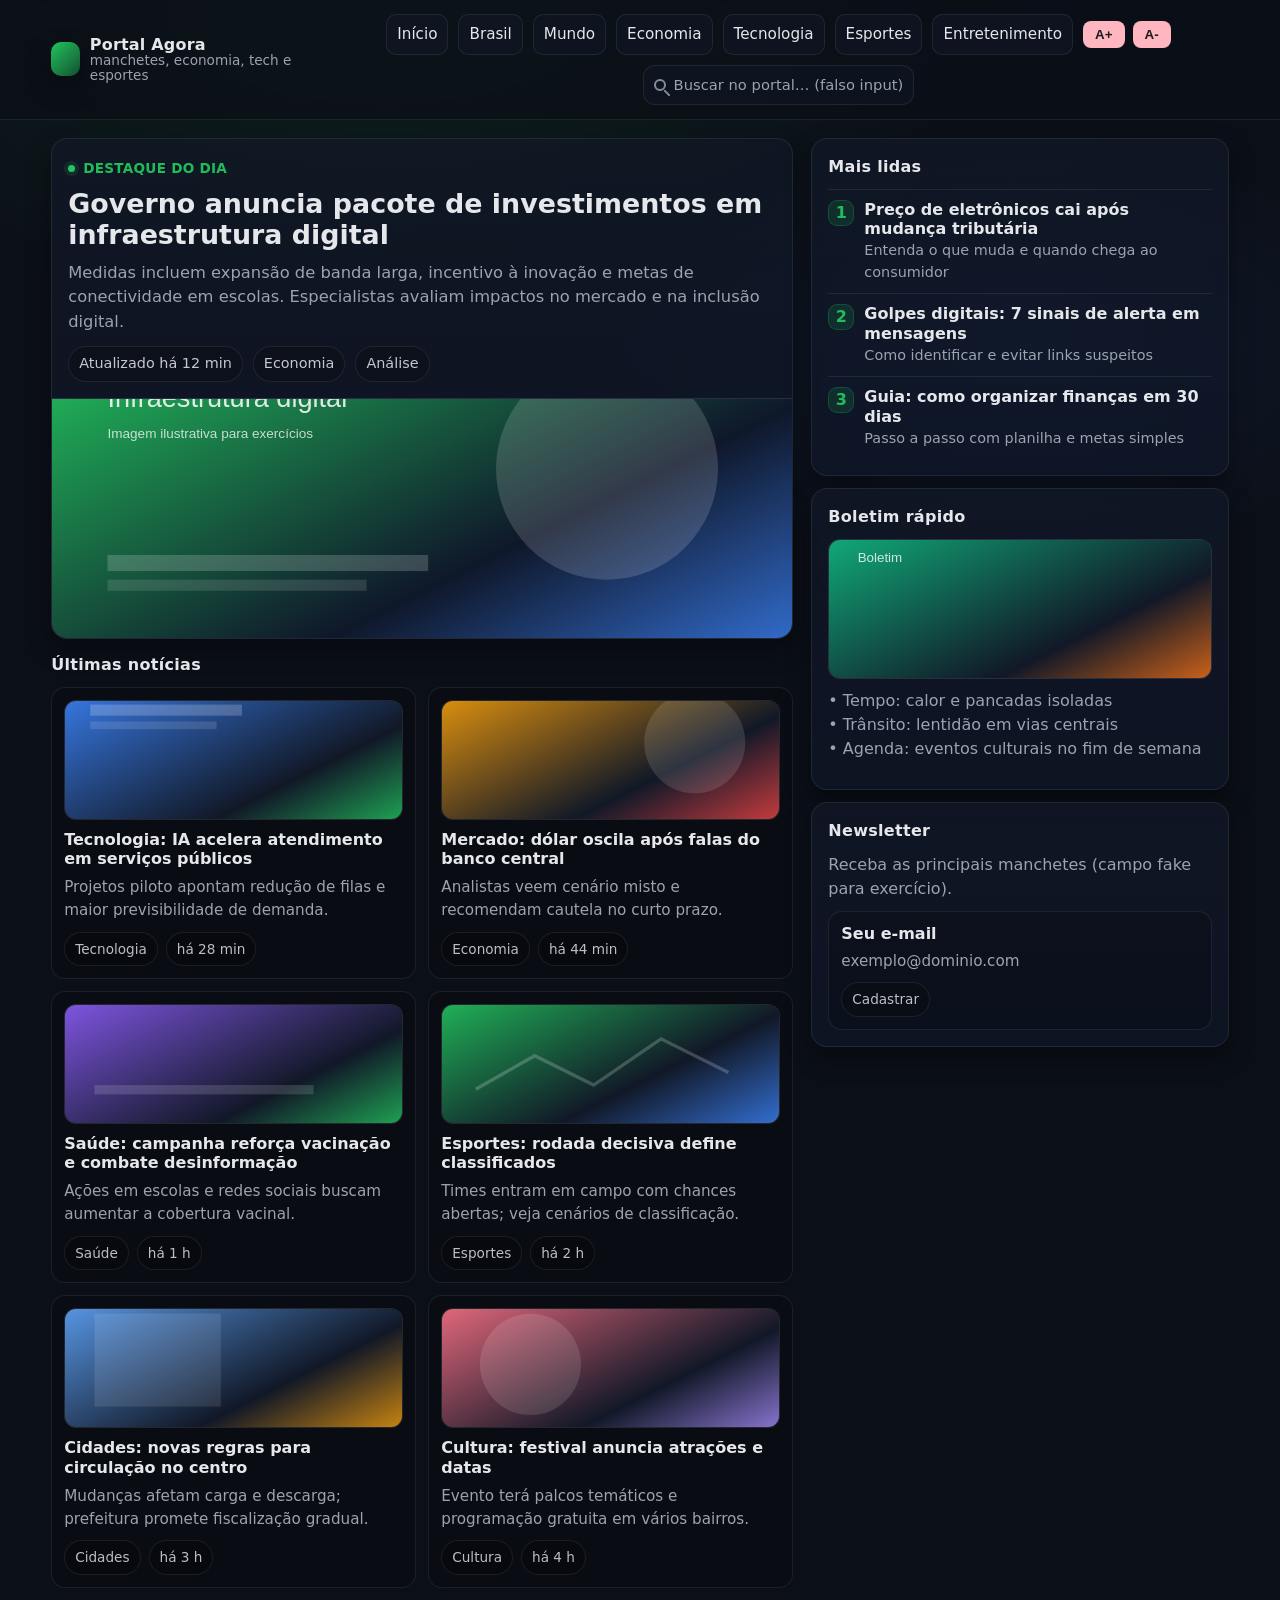
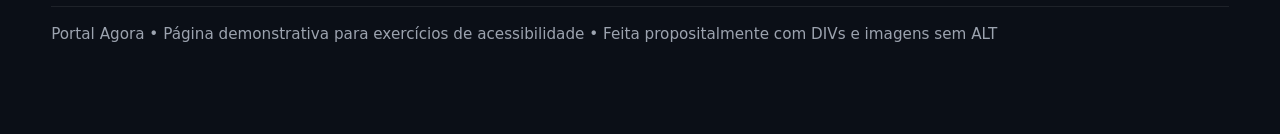
==== index.html @ e69506e2 "Melhorar a usabilidade para quem tem baixa visão" ====
<!doctype html>
<html lang="pt-br">
<head>
  <meta charset="utf-8" />
  <meta name="viewport" content="width=device-width, initial-scale=1" />
  <link rel="stylesheet" href="style.css">
  <title>Portal de Notícias</title>

  <style>
    :root{
      --bg: #0b0f17;
      --surface: #111827;
      --surface2: #0f172a;
      --text: #e5e7eb;
      --muted: #9ca3af;
      --brand: #22c55e;
      --border: rgba(255,255,255,.08);
      --shadow: 0 10px 25px rgba(0,0,0,.35);

      /* gancho para exercício de fonte */
      --base-font: 16px;
    }

    * { box-sizing: border-box; }
    body{
      margin: 0;
      font-family: system-ui, -apple-system, Segoe UI, Roboto, Arial, sans-serif;
      background: radial-gradient(1200px 600px at 30% 0%, rgba(34,197,94,.10), transparent 55%),
                  radial-gradient(900px 500px at 80% 20%, rgba(59,130,246,.10), transparent 45%),
                  var(--bg);
      color: var(--text);
      font-size: var(--base-font);
      line-height: 1.5;
    }

    .container{ width: min(1200px, 92vw); margin: 0 auto; }

    .topbar{
      position: sticky; top: 0; z-index: 50;
      background: rgba(11,15,23,.75);
      backdrop-filter: blur(10px);
      border-bottom: 1px solid var(--border);
    }
    .topbar-inner{
      display: flex; align-items: center; justify-content: space-between;
      gap: 16px; padding: 14px 0;
    }

    .brand{ display: flex; align-items: center; gap: 10px; user-select: none; }
    .brand-badge{
      width: 34px; height: 34px; border-radius: 10px;
      background: linear-gradient(135deg, var(--brand), rgba(34,197,94,.35));
      box-shadow: var(--shadow);
    }
    .brand-title{ display: flex; flex-direction: column; line-height: 1.1; }
    .brand-title .name{ font-weight: 800; letter-spacing: .2px; }
    .brand-title .tagline{ font-size: .85em; color: var(--muted); }

    .nav{ display: flex; gap: 10px; flex-wrap: wrap; justify-content: center; }

    /* links fake com div */
    .nav-item{
      padding: 8px 10px; border-radius: 10px;
      border: 1px solid var(--border);
      background: rgba(17,24,39,.6);
      color: var(--text);
      font-size: .95em;
      cursor: pointer;
      transition: transform .05s ease, border-color .15s ease;
      outline: none; /* proposital: sem foco visível */
    }
    .nav-item:hover{ border-color: rgba(255,255,255,.18); }
    .nav-item:active{ transform: translateY(1px); }

    .tools{
      display: flex; gap: 8px; align-items: center; justify-content: flex-end;
      flex-wrap: wrap;
    }
 

    .search{
      display: flex; gap: 8px; align-items: center;
      padding: 8px 10px; border-radius: 12px;
      border: 1px solid var(--border);
      background: rgba(17,24,39,.55);
      min-width: 260px;
    }
    .search-icon{
      width: 12px; height: 12px;
      border: 2px solid var(--muted);
      border-radius: 999px;
      position: relative;
      opacity: .85;
    }
    .search-icon:after{
      content:"";
      position:absolute;
      width: 8px; height: 2px;
      background: var(--muted);
      right: -7px; bottom: -5px;
      transform: rotate(45deg);
      border-radius: 2px;
    }
    .search-input{
      flex: 1;
      color: var(--muted);
      font-size: .92em;
      white-space: nowrap;
      overflow: hidden;
      text-overflow: ellipsis;
    }

    .page{ padding: 18px 0 60px; }
    .grid{
      display: grid;
      grid-template-columns: 1.6fr .9fr;
      gap: 18px;
      align-items: start;
    }
    @media (max-width: 980px){
      .grid{ grid-template-columns: 1fr; }
      .search{ min-width: 180px; }
    }

    .card{
      border: 1px solid var(--border);
      background: linear-gradient(180deg, rgba(17,24,39,.75), rgba(15,23,42,.65));
      border-radius: 16px;
      box-shadow: var(--shadow);
      overflow: hidden;
    }
    .card-pad{ padding: 16px; }

    .kicker{
      display: inline-flex; align-items: center; gap: 8px;
      color: rgba(34,197,94,.95);
      font-weight: 700; letter-spacing: .25px;
      font-size: .85em; text-transform: uppercase;
    }
    .dot{
      width: 7px; height: 7px;
      background: var(--brand); border-radius: 999px;
      box-shadow: 0 0 0 4px rgba(34,197,94,.12);
    }

    .headline{
      margin-top: 10px;
      font-weight: 900;
      font-size: clamp(1.4rem, 2.1vw, 2rem);
      line-height: 1.15;
    }
    .subhead{ margin-top: 10px; color: var(--muted); font-size: 1.02em; }

    .hero-meta{
      display: flex; gap: 10px; flex-wrap: wrap;
      margin-top: 12px;
      color: rgba(229,231,235,.85);
      font-size: .9em;
    }
    .pill{
      padding: 6px 10px;
      border-radius: 999px;
      border: 1px solid var(--border);
      background: rgba(0,0,0,.18);
    }

    /* imagens */
    .hero-img{
      width: 100%;
      height: 240px;
      display: block;
      object-fit: cover;
      border-top: 1px solid var(--border);
      background: rgba(255,255,255,.04);
    }

    .section-title{ font-weight: 900; letter-spacing: .3px; margin: 14px 0 10px; }

    .news-list{
      display: grid;
      grid-template-columns: 1fr 1fr;
      gap: 12px;
    }
    @media (max-width: 620px){
      .news-list{ grid-template-columns: 1fr; }
    }

    .news-item{
      border: 1px solid var(--border);
      border-radius: 14px;
      background: rgba(0,0,0,.18);
      padding: 12px;
      cursor: pointer;
      transition: border-color .15s ease, transform .05s ease;
      outline: none; /* proposital */
    }
    .news-item:hover{ border-color: rgba(255,255,255,.18); }
    .news-item:active{ transform: translateY(1px); }

    .thumb{
      width: 100%;
      height: 120px;
      border-radius: 12px;
      object-fit: cover;
      display: block;
      margin-bottom: 10px;
      border: 1px solid var(--border);
      background: rgba(255,255,255,.04);
    }

    .news-item .title{ font-weight: 800; line-height: 1.2; margin-bottom: 8px; }
    .news-item .desc{ color: var(--muted); font-size: .95em; margin-bottom: 10px; }
    .news-item .meta{
      display: flex; gap: 8px; flex-wrap: wrap;
      font-size: .85em; color: rgba(229,231,235,.82);
    }

    .sidebar-block + .sidebar-block{ margin-top: 12px; }

    .rank-item{
      display: flex; gap: 10px; padding: 10px 0;
      border-top: 1px solid var(--border);
    }
    .rank-item:first-child{ border-top: 0; padding-top: 0; }

    .rank-num{
      width: 26px; height: 26px; border-radius: 9px;
      display: grid; place-items: center;
      font-weight: 900;
      background: rgba(34,197,94,.14);
      border: 1px solid rgba(34,197,94,.22);
      color: rgba(34,197,94,.95);
      flex: 0 0 auto;
    }

    .rank-text .t{ font-weight: 800; line-height: 1.2; }
    .rank-text .m{ color: var(--muted); font-size: .9em; margin-top: 2px; }

    .footer{
      margin-top: 18px;
      padding: 16px 0 28px;
      border-top: 1px solid var(--border);
      color: var(--muted);
      font-size: .95em;
    }
  </style>
</head>

<body>
  <div class="topbar">
    <div class="container">
      <div class="topbar-inner">
        <div class="brand">
          <div class="brand-badge"></div>
          <div class="brand-title">
            <div class="name">Portal Agora</div>
            <div class="tagline">manchetes, economia, tech e esportes</div>
          </div>
        </div>

        <div class="nav" id="nav">
          <div class="nav-item">Início</div>
          <div class="nav-item">Brasil</div>
          <div class="nav-item">Mundo</div>
          <div class="nav-item">Economia</div>
          <div class="nav-item">Tecnologia</div>
          <div class="nav-item">Esportes</div>
          <div class="nav-item">Entretenimento</div>
        <div class="tools"><button class="butao" onclick="document.body.style.fontSize = 
          (parseFloat(getComputedStyle(document.body).fontSize) + 2) + 'px'"> A+
     </button>
        <button class="butao" onclick="document.body.style.fontSize = 
       (parseFloat(getComputedStyle(document.body).fontSize) - 2) + 'px'">  A-
     </button>
    </div>
          <div class="search" id="search">
            <div class="search-icon"></div>
            <div class="search-input">Buscar no portal… (falso input)</div>
          </div>
        </div>
      </div>
    </div>
  </div>

  <div class="page">
    <div class="container">
      <div class="grid">
      
        <div>
          <div class="card" id="hero">
            <div class="card-pad">
              <div class="kicker"><span class="dot"></span> Destaque do dia</div>
              <div class="headline">Governo anuncia pacote de investimentos em infraestrutura digital</div>
              <div class="subhead">
                Medidas incluem expansão de banda larga, incentivo à inovação e metas de conectividade em escolas.
                Especialistas avaliam impactos no mercado e na inclusão digital.
              </div>
              <div class="hero-meta">
                <div class="pill">Atualizado há 12 min</div>
                <div class="pill">Economia</div>
                <div class="pill">Análise</div>
              </div>
            </div>

           
            <img class="hero-img"
                 src="data:image/svg+xml;utf8,%3Csvg xmlns='http://www.w3.org/2000/svg' width='1200' height='600'%3E%3Cdefs%3E%3ClinearGradient id='g' x1='0' y1='0' x2='1' y2='1'%3E%3Cstop stop-color='%2322c55e' offset='0'/%3E%3Cstop stop-color='%230f172a' offset='0.6'/%3E%3Cstop stop-color='%233b82f6' offset='1'/%3E%3C/linearGradient%3E%3C/defs%3E%3Crect width='1200' height='600' fill='url(%23g)'/%3E%3Ccircle cx='900' cy='220' r='180' fill='rgba(255,255,255,0.15)'/%3E%3Crect x='90' y='360' width='520' height='26' fill='rgba(255,255,255,0.18)'/%3E%3Crect x='90' y='400' width='420' height='18' fill='rgba(255,255,255,0.12)'/%3E%3Ctext x='90' y='120' fill='rgba(255,255,255,0.85)' font-family='Arial' font-size='44'%3EInfraestrutura digital%3C/text%3E%3Ctext x='90' y='170' fill='rgba(255,255,255,0.75)' font-family='Arial' font-size='22'%3EImagem ilustrativa para exerc%C3%ADcios%3C/text%3E%3C/svg%3E" />
          </div>

          <div class="section-title">Últimas notícias</div>

          <div class="news-list" id="newsList">
            <div class="news-item">
           
              <img class="thumb"
                   src="data:image/svg+xml;utf8,%3Csvg xmlns='http://www.w3.org/2000/svg' width='800' height='400'%3E%3Cdefs%3E%3ClinearGradient id='g' x1='0' y1='0' x2='1' y2='1'%3E%3Cstop stop-color='%233b82f6' offset='0'/%3E%3Cstop stop-color='%23111827' offset='0.65'/%3E%3Cstop stop-color='%2322c55e' offset='1'/%3E%3C/linearGradient%3E%3C/defs%3E%3Crect width='800' height='400' fill='url(%23g)'/%3E%3Crect x='60' y='70' width='360' height='26' fill='rgba(255,255,255,0.20)'/%3E%3Crect x='60' y='110' width='300' height='18' fill='rgba(255,255,255,0.12)'/%3E%3C/svg%3E" />
              <div class="title">Tecnologia: IA acelera atendimento em serviços públicos</div>
              <div class="desc">Projetos piloto apontam redução de filas e maior previsibilidade de demanda.</div>
              <div class="meta">
                <div class="pill">Tecnologia</div><div class="pill">há 28 min</div>
              </div>
            </div>

            <div class="news-item">
              <img class="thumb"
                   src="data:image/svg+xml;utf8,%3Csvg xmlns='http://www.w3.org/2000/svg' width='800' height='400'%3E%3Cdefs%3E%3ClinearGradient id='g' x1='0' y1='0' x2='1' y2='1'%3E%3Cstop stop-color='%23f59e0b' offset='0'/%3E%3Cstop stop-color='%23111827' offset='0.62'/%3E%3Cstop stop-color='%23ef4444' offset='1'/%3E%3C/linearGradient%3E%3C/defs%3E%3Crect width='800' height='400' fill='url(%23g)'/%3E%3Ccircle cx='600' cy='160' r='120' fill='rgba(255,255,255,0.12)'/%3E%3C/svg%3E" />
              <div class="title">Mercado: dólar oscila após falas do banco central</div>
              <div class="desc">Analistas veem cenário misto e recomendam cautela no curto prazo.</div>
              <div class="meta">
                <div class="pill">Economia</div><div class="pill">há 44 min</div>
              </div>
            </div>

            <div class="news-item">
              <img class="thumb"
                   src="data:image/svg+xml;utf8,%3Csvg xmlns='http://www.w3.org/2000/svg' width='800' height='400'%3E%3Cdefs%3E%3ClinearGradient id='g' x1='0' y1='0' x2='1' y2='1'%3E%3Cstop stop-color='%238b5cf6' offset='0'/%3E%3Cstop stop-color='%23111827' offset='0.65'/%3E%3Cstop stop-color='%2322c55e' offset='1'/%3E%3C/linearGradient%3E%3C/defs%3E%3Crect width='800' height='400' fill='url(%23g)'/%3E%3Crect x='70' y='250' width='520' height='22' fill='rgba(255,255,255,0.14)'/%3E%3C/svg%3E" />
              <div class="title">Saúde: campanha reforça vacinação e combate desinformação</div>
              <div class="desc">Ações em escolas e redes sociais buscam aumentar a cobertura vacinal.</div>
              <div class="meta">
                <div class="pill">Saúde</div><div class="pill">há 1 h</div>
              </div>
            </div>

            <div class="news-item">
              <img class="thumb"
                   src="data:image/svg+xml;utf8,%3Csvg xmlns='http://www.w3.org/2000/svg' width='800' height='400'%3E%3Cdefs%3E%3ClinearGradient id='g' x1='0' y1='0' x2='1' y2='1'%3E%3Cstop stop-color='%2322c55e' offset='0'/%3E%3Cstop stop-color='%23111827' offset='0.6'/%3E%3Cstop stop-color='%233b82f6' offset='1'/%3E%3C/linearGradient%3E%3C/defs%3E%3Crect width='800' height='400' fill='url(%23g)'/%3E%3Cpath d='M80 260 L220 180 L360 250 L520 140 L680 220' fill='none' stroke='rgba(255,255,255,0.20)' stroke-width='8'/%3E%3C/svg%3E" />
              <div class="title">Esportes: rodada decisiva define classificados</div>
              <div class="desc">Times entram em campo com chances abertas; veja cenários de classificação.</div>
              <div class="meta">
                <div class="pill">Esportes</div><div class="pill">há 2 h</div>
              </div>
            </div>

            <div class="news-item">
              <img class="thumb"
                   src="data:image/svg+xml;utf8,%3Csvg xmlns='http://www.w3.org/2000/svg' width='800' height='400'%3E%3Cdefs%3E%3ClinearGradient id='g' x1='0' y1='0' x2='1' y2='1'%3E%3Cstop stop-color='%2360a5fa' offset='0'/%3E%3Cstop stop-color='%23111827' offset='0.62'/%3E%3Cstop stop-color='%23f59e0b' offset='1'/%3E%3C/linearGradient%3E%3C/defs%3E%3Crect width='800' height='400' fill='url(%23g)'/%3E%3Crect x='70' y='70' width='300' height='220' fill='rgba(255,255,255,0.10)'/%3E%3C/svg%3E" />
              <div class="title">Cidades: novas regras para circulação no centro</div>
              <div class="desc">Mudanças afetam carga e descarga; prefeitura promete fiscalização gradual.</div>
              <div class="meta">
                <div class="pill">Cidades</div><div class="pill">há 3 h</div>
              </div>
            </div>

            <div class="news-item">
              <img class="thumb"
                   src="data:image/svg+xml;utf8,%3Csvg xmlns='http://www.w3.org/2000/svg' width='800' height='400'%3E%3Cdefs%3E%3ClinearGradient id='g' x1='0' y1='0' x2='1' y2='1'%3E%3Cstop stop-color='%23fb7185' offset='0'/%3E%3Cstop stop-color='%23111827' offset='0.63'/%3E%3Cstop stop-color='%23a78bfa' offset='1'/%3E%3C/linearGradient%3E%3C/defs%3E%3Crect width='800' height='400' fill='url(%23g)'/%3E%3Ccircle cx='210' cy='190' r='120' fill='rgba(255,255,255,0.12)'/%3E%3C/svg%3E" />
              <div class="title">Cultura: festival anuncia atrações e datas</div>
              <div class="desc">Evento terá palcos temáticos e programação gratuita em vários bairros.</div>
              <div class="meta">
                <div class="pill">Cultura</div><div class="pill">há 4 h</div>
              </div>
            </div>
          </div>
        </div>

      
        <div>
          <div class="card sidebar-block">
            <div class="card-pad">
              <div class="section-title" style="margin-top:0;">Mais lidas</div>

              <div class="rank-item">
                <div class="rank-num">1</div>
                <div class="rank-text">
                  <div class="t">Preço de eletrônicos cai após mudança tributária</div>
                  <div class="m">Entenda o que muda e quando chega ao consumidor</div>
                </div>
              </div>

              <div class="rank-item">
                <div class="rank-num">2</div>
                <div class="rank-text">
                  <div class="t">Golpes digitais: 7 sinais de alerta em mensagens</div>
                  <div class="m">Como identificar e evitar links suspeitos</div>
                </div>
              </div>

              <div class="rank-item">
                <div class="rank-num">3</div>
                <div class="rank-text">
                  <div class="t">Guia: como organizar finanças em 30 dias</div>
                  <div class="m">Passo a passo com planilha e metas simples</div>
                </div>
              </div>
            </div>
          </div>

          <div class="card sidebar-block">
            <div class="card-pad">
              <div class="section-title" style="margin-top:0;">Boletim rápido</div>

           
              <img class="thumb" style="height: 140px; margin-top: 10px;"
                   src="data:image/svg+xml;utf8,%3Csvg xmlns='http://www.w3.org/2000/svg' width='800' height='400'%3E%3Cdefs%3E%3ClinearGradient id='g' x1='0' y1='0' x2='1' y2='1'%3E%3Cstop stop-color='%2310b981' offset='0'/%3E%3Cstop stop-color='%23111827' offset='0.65'/%3E%3Cstop stop-color='%23f97316' offset='1'/%3E%3C/linearGradient%3E%3C/defs%3E%3Crect width='800' height='400' fill='url(%23g)'/%3E%3Ctext x='60' y='100' fill='rgba(255,255,255,0.8)' font-family='Arial' font-size='28'%3EBoletim%3C/text%3E%3C/svg%3E" />

              <div style="color: var(--muted);">
                <div>• Tempo: calor e pancadas isoladas</div>
                <div>• Trânsito: lentidão em vias centrais</div>
                <div>• Agenda: eventos culturais no fim de semana</div>
              </div>
              <div style="margin-top:12px; color: rgba(229,231,235,.85); font-size:.92em;">
              
              </div>
            </div>
          </div>

          <div class="card sidebar-block">
            <div class="card-pad">
              <div class="section-title" style="margin-top:0;">Newsletter</div>
              <div style="color: var(--muted); margin-bottom: 10px;">
                Receba as principais manchetes (campo fake para exercício).
              </div>
              <div class="news-item" style="cursor: default;">
                <div class="title" style="margin-bottom:6px;">Seu e-mail</div>
                <div class="desc">exemplo@dominio.com</div>
                <div class="meta">
                  <div class="pill">Cadastrar</div>
                </div>
              </div>
            </div>
          </div>

        </div>
      </div>

      <div class="footer">
        <div class="container">
          Portal Agora • Página demonstrativa para exercícios de acessibilidade • Feita propositalmente com DIVs e imagens sem ALT
        </div>
      </div>
    </div>
  </div>

  <script>
 

  </script>
</body>
</html>
---- style.css ----
@charset "UTF-8";

.butao {
    background: #ffb6c1;
  color: #1a1a1a;
  border: none;
  border-radius: 8px;
  padding: 6px 12px;
  font-weight: 700;
  cursor: pointer;
  transition: opacity .15s ease;
}
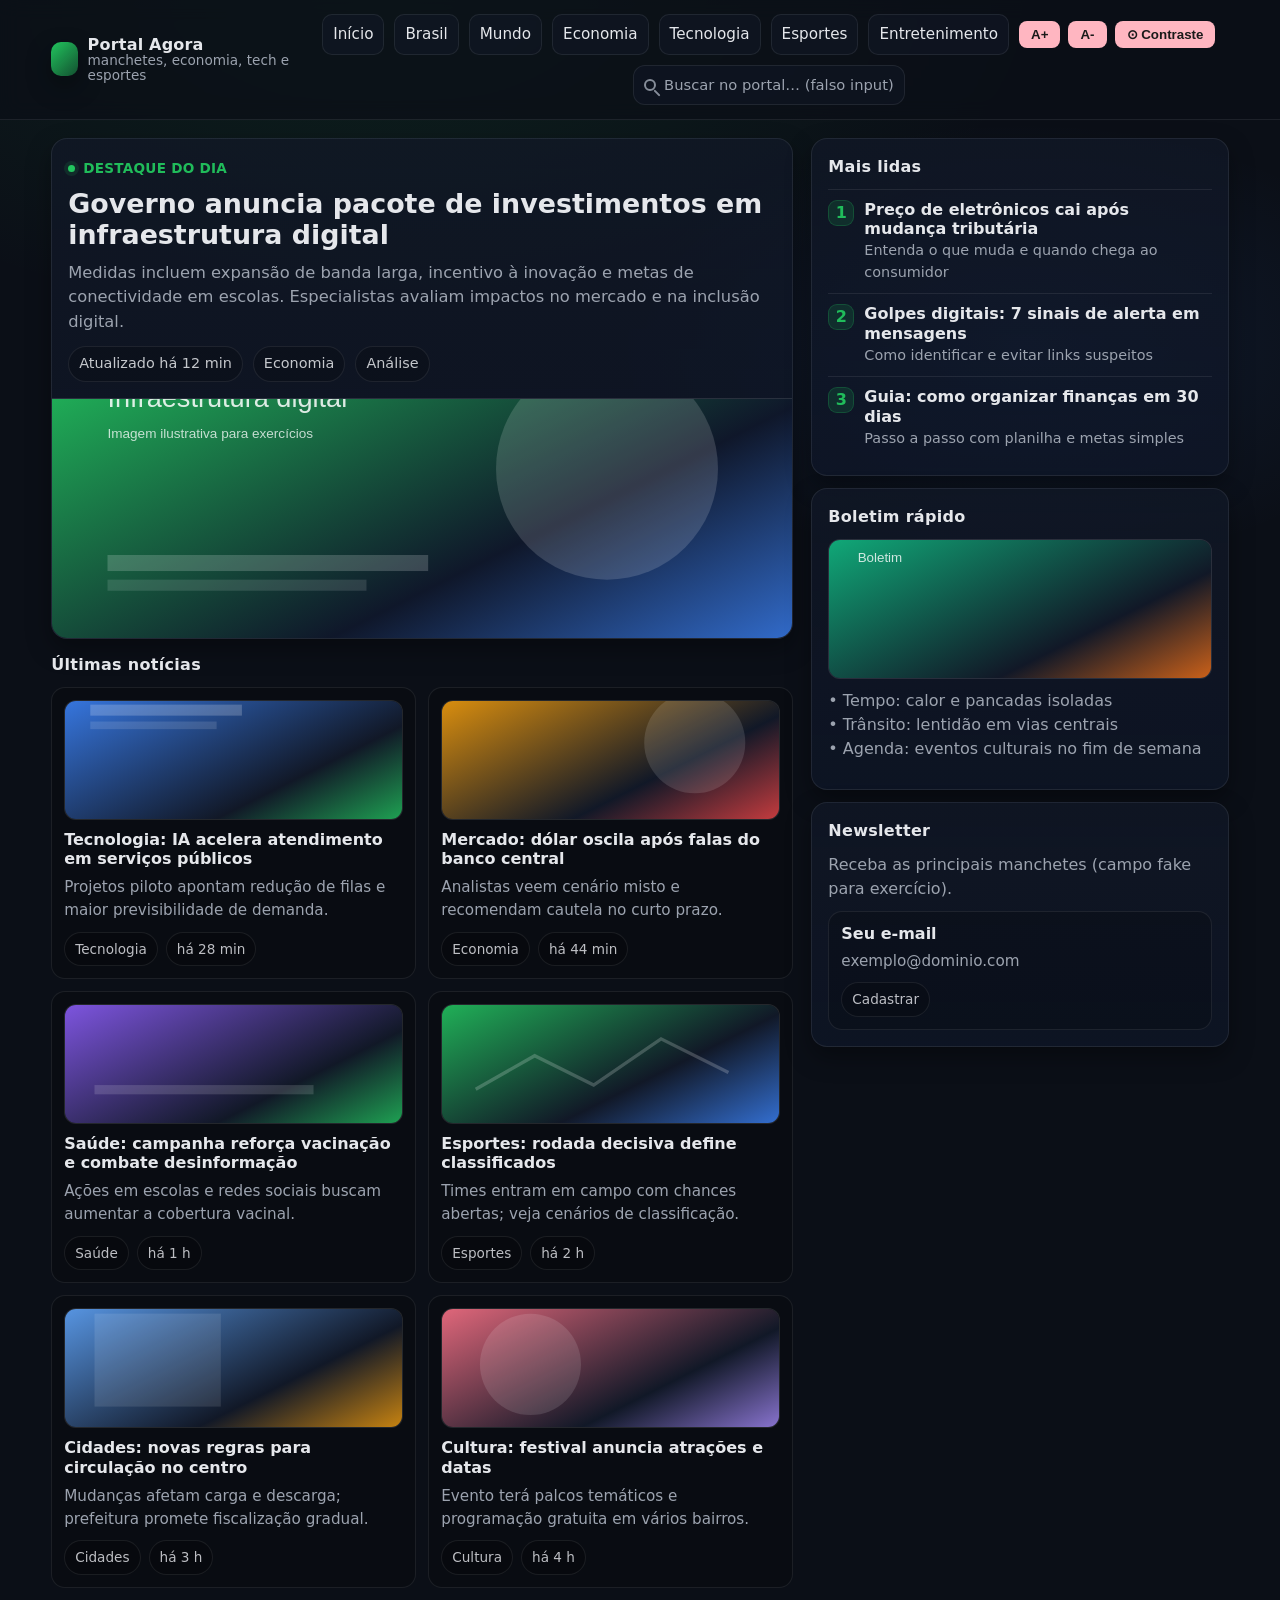
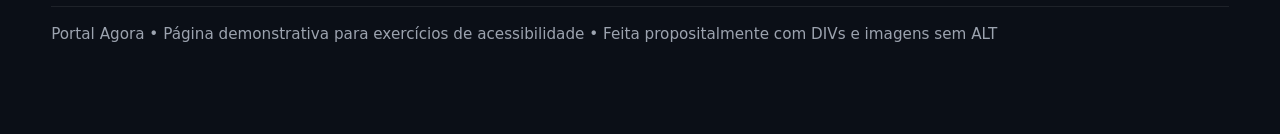
==== commit e4f546e3: "Melhorar a usabilidade botão contraste" ====
--- a/index.html
+++ b/index.html
@@ -4,6 +4,7 @@
   <meta charset="utf-8" />
   <meta name="viewport" content="width=device-width, initial-scale=1" />
   <link rel="stylesheet" href="style.css">
+  <script src="./main.js" defer></script>
   <title>Portal de Notícias</title>
 
   <style>
@@ -272,6 +273,7 @@
         <button class="butao" onclick="document.body.style.fontSize = 
        (parseFloat(getComputedStyle(document.body).fontSize) - 2) + 'px'">  A-
      </button>
+     <button class="butao" onclick="alterarContraste()">⊙ Contraste</button>
     </div>
           <div class="search" id="search">
             <div class="search-icon"></div>
--- a/style.css
+++ b/style.css
@@ -9,4 +9,10 @@
   font-weight: 700;
   cursor: pointer;
   transition: opacity .15s ease;
-}+}
+
+.alto-contraste, .alto-contraste *
+ { background: #000
+   !important; color: #fff
+    !important; border-color: #fff 
+    !important; }
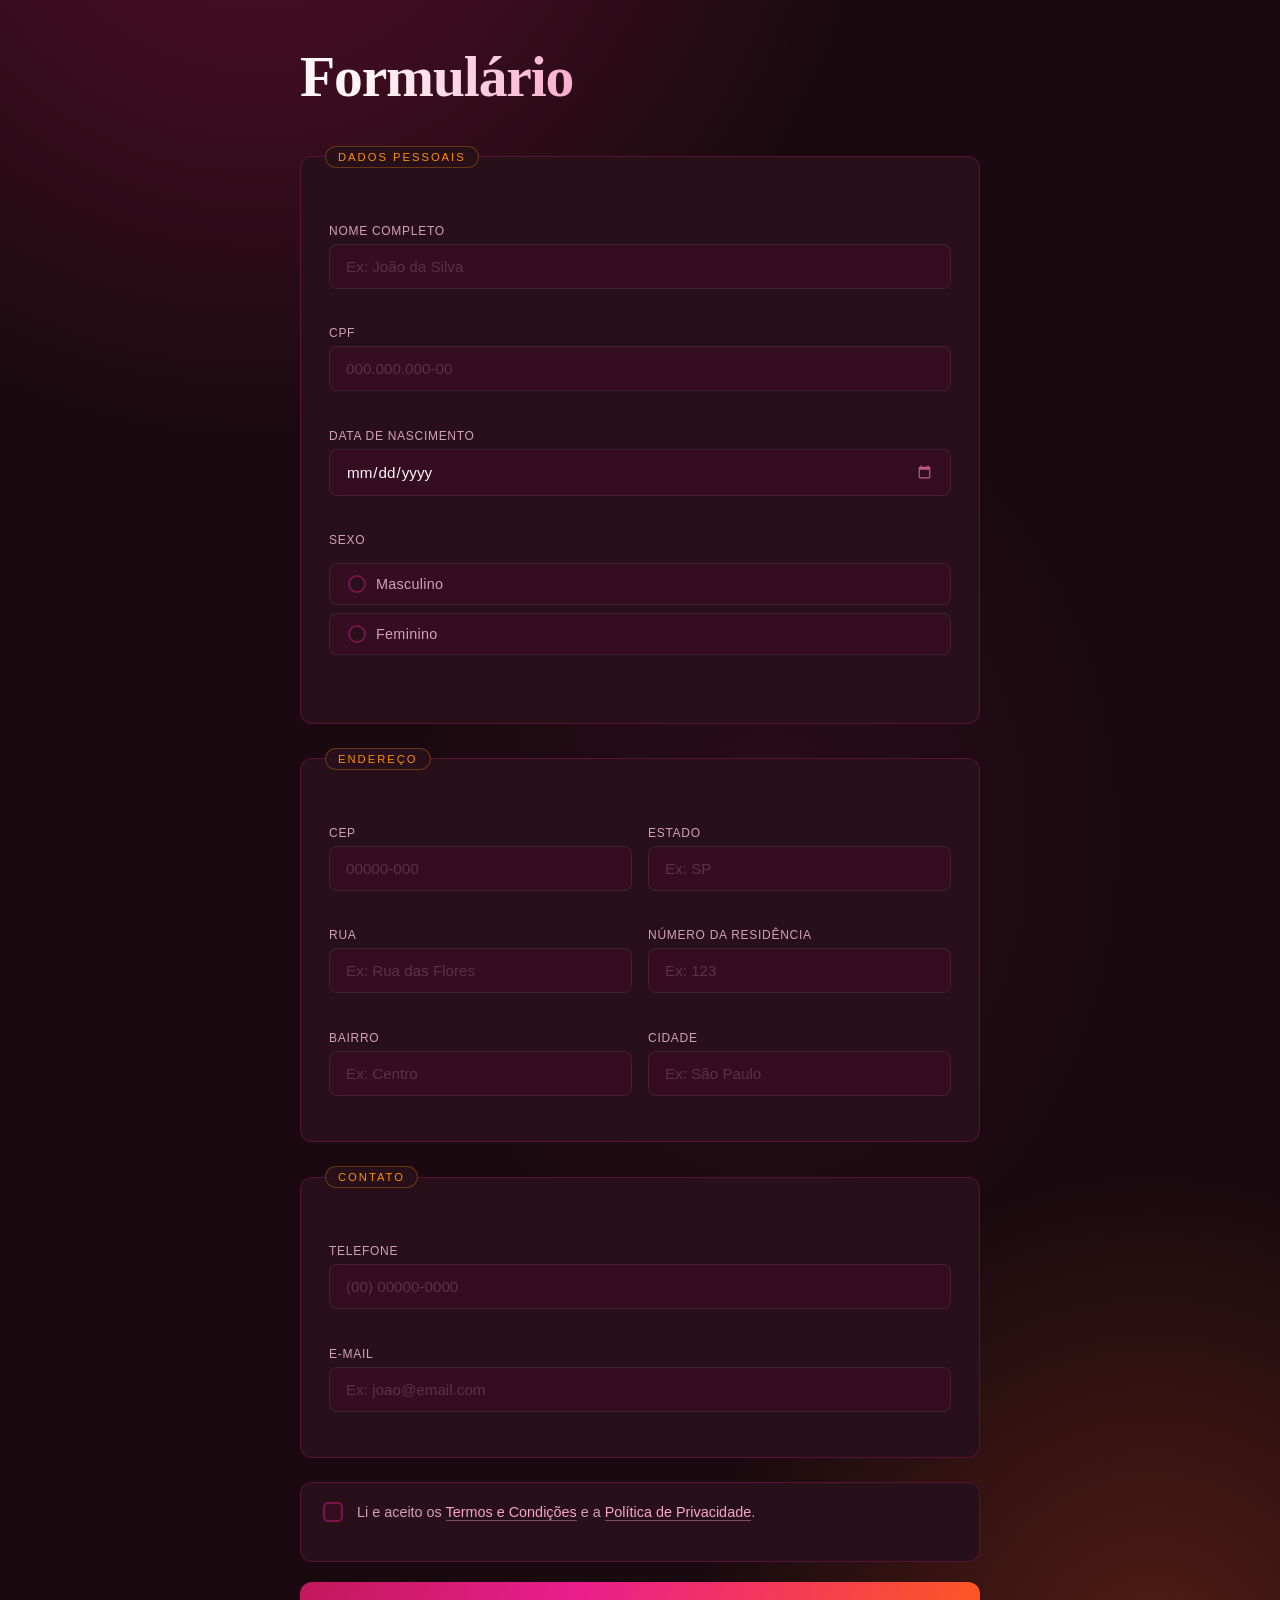
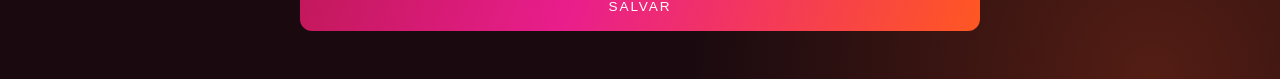
==== commit 59dc766b: "Site atualizado" ====
--- a/index.html
+++ b/index.html
@@ -1,461 +1,132 @@
-<!doctype html>
+<!DOCTYPE html>
 <html lang="pt-br">
-<head>
-  <meta charset="utf-8" />
-  <meta name="viewport" content="width=device-width, initial-scale=1" />
-  <link rel="stylesheet" href="style.css">
-  <script src="./main.js" defer></script>
-  <title>Portal de Notícias</title>
+  <head>
+    <meta charset="UTF-8">
+    <meta name="viewport" content="width=device-width, initial-scale=1.0">
+    <link rel="stylesheet" href="styles.css">
+    <title>Formulário</title>
+  </head>
+  <body>
+    <form id="formulario" novalidate>
+      <h1>Formulário</h1>
 
-  <style>
-    :root{
-      --bg: #0b0f17;
-      --surface: #111827;
-      --surface2: #0f172a;
-      --text: #e5e7eb;
-      --muted: #9ca3af;
-      --brand: #22c55e;
-      --border: rgba(255,255,255,.08);
-      --shadow: 0 10px 25px rgba(0,0,0,.35);
+      <fieldset>
+        <legend>Dados Pessoais</legend>
+        <p>
+          <label for="nome">
+            Nome Completo
+            <input type="text" name="nome" id="nome" placeholder="Ex: João da Silva" required>
+            <span class="erro" id="erro-nome"></span>
+          </label>
+        </p>
+        <p>
+          <label for="cpf">
+            CPF
+            <input type="text" name="cpf" id="cpf" placeholder="000.000.000-00" maxlength="14" required aria-describedby="cpf-ajuda">
+            <small class="hidden" id="cpf-ajuda">Digite apenas números</small>
+            <span class="erro" id="erro-cpf"></span>
+          </label>
+        </p>
+        <p>
+          <label for="data-de-nascimento">
+            Data de nascimento
+            <input type="date" name="data-de-nascimento" id="data-de-nascimento" required>
+            <span class="erro" id="erro-data-de-nascimento"></span>
+          </label>
+        </p>
+        <p>
+          <fieldset class="radio-fieldset">
+            <legend class="radio-legend">Sexo</legend>
+            <label class="radio-label" for="masculino">
+              <input type="radio" name="sexo" id="masculino" value="masculino" required>
+              <span class="radio-custom" aria-hidden="true"></span>
+              Masculino
+            </label>
+            <label class="radio-label" for="feminino">
+              <input type="radio" name="sexo" id="feminino" value="feminino">
+              <span class="radio-custom" aria-hidden="true"></span>
+              Feminino
+            </label>
+            <span class="erro" id="erro-sexo"></span>
+          </fieldset>
+        </p>
+      </fieldset>
 
-      /* gancho para exercício de fonte */
-      --base-font: 16px;
-    }
+      <fieldset>
+        <legend>Endereço</legend>
+        <p>
+          <label for="cep">
+            CEP
+            <input type="text" name="cep" id="cep" placeholder="00000-000" maxlength="9" required aria-describedby="cep-ajuda">
+            <small class="hidden" id="cep-ajuda">Digite apenas números</small>
+            <span class="erro" id="erro-cep"></span>
+          </label>
+          <label for="estado">
+            Estado
+            <input type="text" name="estado" id="estado" placeholder="Ex: SP" maxlength="2" required>
+            <span class="erro" id="erro-estado"></span>
+          </label>
+        </p>
+        <p>
+          <label for="rua">
+            Rua
+            <input type="text" name="rua" id="rua" placeholder="Ex: Rua das Flores" required>
+            <span class="erro" id="erro-rua"></span>
+          </label>
+          <label for="numero-da-residencia">
+            Número da residência
+            <input type="text" name="numero-da-residencia" id="numero-da-residencia" placeholder="Ex: 123" required>
+            <span class="erro" id="erro-numero-da-residencia"></span>
+          </label>
+        </p>
+        <p>
+          <label for="bairro">
+            Bairro
+            <input type="text" name="bairro" id="bairro" placeholder="Ex: Centro" required>
+            <span class="erro" id="erro-bairro"></span>
+          </label>
+          <label for="cidade">
+            Cidade
+            <input type="text" name="cidade" id="cidade" placeholder="Ex: São Paulo" required>
+            <span class="erro" id="erro-cidade"></span>
+          </label>
+        </p>
+      </fieldset>
 
-    * { box-sizing: border-box; }
-    body{
-      margin: 0;
-      font-family: system-ui, -apple-system, Segoe UI, Roboto, Arial, sans-serif;
-      background: radial-gradient(1200px 600px at 30% 0%, rgba(34,197,94,.10), transparent 55%),
-                  radial-gradient(900px 500px at 80% 20%, rgba(59,130,246,.10), transparent 45%),
-                  var(--bg);
-      color: var(--text);
-      font-size: var(--base-font);
-      line-height: 1.5;
-    }
+      <fieldset>
+        <legend>Contato</legend>
+        <p>
+          <label for="telefone">
+            Telefone
+            <input type="tel" name="telefone" id="telefone" placeholder="(00) 00000-0000" maxlength="15" required aria-describedby="tel-ajuda">
+            <small class="hidden" id="tel-ajuda">Digite apenas números</small>
+            <span class="erro" id="erro-telefone"></span>
+          </label>
+        </p>
+        <p>
+          <label for="email">
+            E-mail
+            <input type="email" name="email" id="email" placeholder="Ex: joao@email.com" required>
+            <span class="erro" id="erro-email"></span>
+          </label>
+        </p>
+      </fieldset>
 
-    .container{ width: min(1200px, 92vw); margin: 0 auto; }
+      <p class="termos-wrapper" id="termos-wrapper">
+        <label class="termos-label" for="termos">
+          <input type="checkbox" name="termos" id="termos" required>
+          <span class="termos-custom" aria-hidden="true"></span>
+          <span class="termos-texto">
+            Li e aceito os <a href="#" class="termos-link">Termos e Condições</a> e a
+            <a href="#" class="termos-link">Política de Privacidade</a>.
+          </span>
+        </label>
+        <span class="erro" id="erro-termos"></span>
+      </p>
 
-    .topbar{
-      position: sticky; top: 0; z-index: 50;
-      background: rgba(11,15,23,.75);
-      backdrop-filter: blur(10px);
-      border-bottom: 1px solid var(--border);
-    }
-    .topbar-inner{
-      display: flex; align-items: center; justify-content: space-between;
-      gap: 16px; padding: 14px 0;
-    }
+      <button type="submit" class="btn-submit"><span>Salvar</span></button>
+    </form>
 
-    .brand{ display: flex; align-items: center; gap: 10px; user-select: none; }
-    .brand-badge{
-      width: 34px; height: 34px; border-radius: 10px;
-      background: linear-gradient(135deg, var(--brand), rgba(34,197,94,.35));
-      box-shadow: var(--shadow);
-    }
-    .brand-title{ display: flex; flex-direction: column; line-height: 1.1; }
-    .brand-title .name{ font-weight: 800; letter-spacing: .2px; }
-    .brand-title .tagline{ font-size: .85em; color: var(--muted); }
-
-    .nav{ display: flex; gap: 10px; flex-wrap: wrap; justify-content: center; }
-
-    /* links fake com div */
-    .nav-item{
-      padding: 8px 10px; border-radius: 10px;
-      border: 1px solid var(--border);
-      background: rgba(17,24,39,.6);
-      color: var(--text);
-      font-size: .95em;
-      cursor: pointer;
-      transition: transform .05s ease, border-color .15s ease;
-      outline: none; /* proposital: sem foco visível */
-    }
-    .nav-item:hover{ border-color: rgba(255,255,255,.18); }
-    .nav-item:active{ transform: translateY(1px); }
-
-    .tools{
-      display: flex; gap: 8px; align-items: center; justify-content: flex-end;
-      flex-wrap: wrap;
-    }
- 
-
-    .search{
-      display: flex; gap: 8px; align-items: center;
-      padding: 8px 10px; border-radius: 12px;
-      border: 1px solid var(--border);
-      background: rgba(17,24,39,.55);
-      min-width: 260px;
-    }
-    .search-icon{
-      width: 12px; height: 12px;
-      border: 2px solid var(--muted);
-      border-radius: 999px;
-      position: relative;
-      opacity: .85;
-    }
-    .search-icon:after{
-      content:"";
-      position:absolute;
-      width: 8px; height: 2px;
-      background: var(--muted);
-      right: -7px; bottom: -5px;
-      transform: rotate(45deg);
-      border-radius: 2px;
-    }
-    .search-input{
-      flex: 1;
-      color: var(--muted);
-      font-size: .92em;
-      white-space: nowrap;
-      overflow: hidden;
-      text-overflow: ellipsis;
-    }
-
-    .page{ padding: 18px 0 60px; }
-    .grid{
-      display: grid;
-      grid-template-columns: 1.6fr .9fr;
-      gap: 18px;
-      align-items: start;
-    }
-    @media (max-width: 980px){
-      .grid{ grid-template-columns: 1fr; }
-      .search{ min-width: 180px; }
-    }
-
-    .card{
-      border: 1px solid var(--border);
-      background: linear-gradient(180deg, rgba(17,24,39,.75), rgba(15,23,42,.65));
-      border-radius: 16px;
-      box-shadow: var(--shadow);
-      overflow: hidden;
-    }
-    .card-pad{ padding: 16px; }
-
-    .kicker{
-      display: inline-flex; align-items: center; gap: 8px;
-      color: rgba(34,197,94,.95);
-      font-weight: 700; letter-spacing: .25px;
-      font-size: .85em; text-transform: uppercase;
-    }
-    .dot{
-      width: 7px; height: 7px;
-      background: var(--brand); border-radius: 999px;
-      box-shadow: 0 0 0 4px rgba(34,197,94,.12);
-    }
-
-    .headline{
-      margin-top: 10px;
-      font-weight: 900;
-      font-size: clamp(1.4rem, 2.1vw, 2rem);
-      line-height: 1.15;
-    }
-    .subhead{ margin-top: 10px; color: var(--muted); font-size: 1.02em; }
-
-    .hero-meta{
-      display: flex; gap: 10px; flex-wrap: wrap;
-      margin-top: 12px;
-      color: rgba(229,231,235,.85);
-      font-size: .9em;
-    }
-    .pill{
-      padding: 6px 10px;
-      border-radius: 999px;
-      border: 1px solid var(--border);
-      background: rgba(0,0,0,.18);
-    }
-
-    /* imagens */
-    .hero-img{
-      width: 100%;
-      height: 240px;
-      display: block;
-      object-fit: cover;
-      border-top: 1px solid var(--border);
-      background: rgba(255,255,255,.04);
-    }
-
-    .section-title{ font-weight: 900; letter-spacing: .3px; margin: 14px 0 10px; }
-
-    .news-list{
-      display: grid;
-      grid-template-columns: 1fr 1fr;
-      gap: 12px;
-    }
-    @media (max-width: 620px){
-      .news-list{ grid-template-columns: 1fr; }
-    }
-
-    .news-item{
-      border: 1px solid var(--border);
-      border-radius: 14px;
-      background: rgba(0,0,0,.18);
-      padding: 12px;
-      cursor: pointer;
-      transition: border-color .15s ease, transform .05s ease;
-      outline: none; /* proposital */
-    }
-    .news-item:hover{ border-color: rgba(255,255,255,.18); }
-    .news-item:active{ transform: translateY(1px); }
-
-    .thumb{
-      width: 100%;
-      height: 120px;
-      border-radius: 12px;
-      object-fit: cover;
-      display: block;
-      margin-bottom: 10px;
-      border: 1px solid var(--border);
-      background: rgba(255,255,255,.04);
-    }
-
-    .news-item .title{ font-weight: 800; line-height: 1.2; margin-bottom: 8px; }
-    .news-item .desc{ color: var(--muted); font-size: .95em; margin-bottom: 10px; }
-    .news-item .meta{
-      display: flex; gap: 8px; flex-wrap: wrap;
-      font-size: .85em; color: rgba(229,231,235,.82);
-    }
-
-    .sidebar-block + .sidebar-block{ margin-top: 12px; }
-
-    .rank-item{
-      display: flex; gap: 10px; padding: 10px 0;
-      border-top: 1px solid var(--border);
-    }
-    .rank-item:first-child{ border-top: 0; padding-top: 0; }
-
-    .rank-num{
-      width: 26px; height: 26px; border-radius: 9px;
-      display: grid; place-items: center;
-      font-weight: 900;
-      background: rgba(34,197,94,.14);
-      border: 1px solid rgba(34,197,94,.22);
-      color: rgba(34,197,94,.95);
-      flex: 0 0 auto;
-    }
-
-    .rank-text .t{ font-weight: 800; line-height: 1.2; }
-    .rank-text .m{ color: var(--muted); font-size: .9em; margin-top: 2px; }
-
-    .footer{
-      margin-top: 18px;
-      padding: 16px 0 28px;
-      border-top: 1px solid var(--border);
-      color: var(--muted);
-      font-size: .95em;
-    }
-  </style>
-</head>
-
-<body>
-  <div class="topbar">
-    <div class="container">
-      <div class="topbar-inner">
-        <div class="brand">
-          <div class="brand-badge"></div>
-          <div class="brand-title">
-            <div class="name">Portal Agora</div>
-            <div class="tagline">manchetes, economia, tech e esportes</div>
-          </div>
-        </div>
-
-        <div class="nav" id="nav">
-          <div class="nav-item">Início</div>
-          <div class="nav-item">Brasil</div>
-          <div class="nav-item">Mundo</div>
-          <div class="nav-item">Economia</div>
-          <div class="nav-item">Tecnologia</div>
-          <div class="nav-item">Esportes</div>
-          <div class="nav-item">Entretenimento</div>
-        <div class="tools"><button class="butao" onclick="document.body.style.fontSize = 
-          (parseFloat(getComputedStyle(document.body).fontSize) + 2) + 'px'"> A+
-     </button>
-        <button class="butao" onclick="document.body.style.fontSize = 
-       (parseFloat(getComputedStyle(document.body).fontSize) - 2) + 'px'">  A-
-     </button>
-     <button class="butao" onclick="alterarContraste()">⊙ Contraste</button>
-    </div>
-          <div class="search" id="search">
-            <div class="search-icon"></div>
-            <div class="search-input">Buscar no portal… (falso input)</div>
-          </div>
-        </div>
-      </div>
-    </div>
-  </div>
-
-  <div class="page">
-    <div class="container">
-      <div class="grid">
-      
-        <div>
-          <div class="card" id="hero">
-            <div class="card-pad">
-              <div class="kicker"><span class="dot"></span> Destaque do dia</div>
-              <div class="headline">Governo anuncia pacote de investimentos em infraestrutura digital</div>
-              <div class="subhead">
-                Medidas incluem expansão de banda larga, incentivo à inovação e metas de conectividade em escolas.
-                Especialistas avaliam impactos no mercado e na inclusão digital.
-              </div>
-              <div class="hero-meta">
-                <div class="pill">Atualizado há 12 min</div>
-                <div class="pill">Economia</div>
-                <div class="pill">Análise</div>
-              </div>
-            </div>
-
-           
-            <img class="hero-img"
-                 src="data:image/svg+xml;utf8,%3Csvg xmlns='http://www.w3.org/2000/svg' width='1200' height='600'%3E%3Cdefs%3E%3ClinearGradient id='g' x1='0' y1='0' x2='1' y2='1'%3E%3Cstop stop-color='%2322c55e' offset='0'/%3E%3Cstop stop-color='%230f172a' offset='0.6'/%3E%3Cstop stop-color='%233b82f6' offset='1'/%3E%3C/linearGradient%3E%3C/defs%3E%3Crect width='1200' height='600' fill='url(%23g)'/%3E%3Ccircle cx='900' cy='220' r='180' fill='rgba(255,255,255,0.15)'/%3E%3Crect x='90' y='360' width='520' height='26' fill='rgba(255,255,255,0.18)'/%3E%3Crect x='90' y='400' width='420' height='18' fill='rgba(255,255,255,0.12)'/%3E%3Ctext x='90' y='120' fill='rgba(255,255,255,0.85)' font-family='Arial' font-size='44'%3EInfraestrutura digital%3C/text%3E%3Ctext x='90' y='170' fill='rgba(255,255,255,0.75)' font-family='Arial' font-size='22'%3EImagem ilustrativa para exerc%C3%ADcios%3C/text%3E%3C/svg%3E" />
-          </div>
-
-          <div class="section-title">Últimas notícias</div>
-
-          <div class="news-list" id="newsList">
-            <div class="news-item">
-           
-              <img class="thumb"
-                   src="data:image/svg+xml;utf8,%3Csvg xmlns='http://www.w3.org/2000/svg' width='800' height='400'%3E%3Cdefs%3E%3ClinearGradient id='g' x1='0' y1='0' x2='1' y2='1'%3E%3Cstop stop-color='%233b82f6' offset='0'/%3E%3Cstop stop-color='%23111827' offset='0.65'/%3E%3Cstop stop-color='%2322c55e' offset='1'/%3E%3C/linearGradient%3E%3C/defs%3E%3Crect width='800' height='400' fill='url(%23g)'/%3E%3Crect x='60' y='70' width='360' height='26' fill='rgba(255,255,255,0.20)'/%3E%3Crect x='60' y='110' width='300' height='18' fill='rgba(255,255,255,0.12)'/%3E%3C/svg%3E" />
-              <div class="title">Tecnologia: IA acelera atendimento em serviços públicos</div>
-              <div class="desc">Projetos piloto apontam redução de filas e maior previsibilidade de demanda.</div>
-              <div class="meta">
-                <div class="pill">Tecnologia</div><div class="pill">há 28 min</div>
-              </div>
-            </div>
-
-            <div class="news-item">
-              <img class="thumb"
-                   src="data:image/svg+xml;utf8,%3Csvg xmlns='http://www.w3.org/2000/svg' width='800' height='400'%3E%3Cdefs%3E%3ClinearGradient id='g' x1='0' y1='0' x2='1' y2='1'%3E%3Cstop stop-color='%23f59e0b' offset='0'/%3E%3Cstop stop-color='%23111827' offset='0.62'/%3E%3Cstop stop-color='%23ef4444' offset='1'/%3E%3C/linearGradient%3E%3C/defs%3E%3Crect width='800' height='400' fill='url(%23g)'/%3E%3Ccircle cx='600' cy='160' r='120' fill='rgba(255,255,255,0.12)'/%3E%3C/svg%3E" />
-              <div class="title">Mercado: dólar oscila após falas do banco central</div>
-              <div class="desc">Analistas veem cenário misto e recomendam cautela no curto prazo.</div>
-              <div class="meta">
-                <div class="pill">Economia</div><div class="pill">há 44 min</div>
-              </div>
-            </div>
-
-            <div class="news-item">
-              <img class="thumb"
-                   src="data:image/svg+xml;utf8,%3Csvg xmlns='http://www.w3.org/2000/svg' width='800' height='400'%3E%3Cdefs%3E%3ClinearGradient id='g' x1='0' y1='0' x2='1' y2='1'%3E%3Cstop stop-color='%238b5cf6' offset='0'/%3E%3Cstop stop-color='%23111827' offset='0.65'/%3E%3Cstop stop-color='%2322c55e' offset='1'/%3E%3C/linearGradient%3E%3C/defs%3E%3Crect width='800' height='400' fill='url(%23g)'/%3E%3Crect x='70' y='250' width='520' height='22' fill='rgba(255,255,255,0.14)'/%3E%3C/svg%3E" />
-              <div class="title">Saúde: campanha reforça vacinação e combate desinformação</div>
-              <div class="desc">Ações em escolas e redes sociais buscam aumentar a cobertura vacinal.</div>
-              <div class="meta">
-                <div class="pill">Saúde</div><div class="pill">há 1 h</div>
-              </div>
-            </div>
-
-            <div class="news-item">
-              <img class="thumb"
-                   src="data:image/svg+xml;utf8,%3Csvg xmlns='http://www.w3.org/2000/svg' width='800' height='400'%3E%3Cdefs%3E%3ClinearGradient id='g' x1='0' y1='0' x2='1' y2='1'%3E%3Cstop stop-color='%2322c55e' offset='0'/%3E%3Cstop stop-color='%23111827' offset='0.6'/%3E%3Cstop stop-color='%233b82f6' offset='1'/%3E%3C/linearGradient%3E%3C/defs%3E%3Crect width='800' height='400' fill='url(%23g)'/%3E%3Cpath d='M80 260 L220 180 L360 250 L520 140 L680 220' fill='none' stroke='rgba(255,255,255,0.20)' stroke-width='8'/%3E%3C/svg%3E" />
-              <div class="title">Esportes: rodada decisiva define classificados</div>
-              <div class="desc">Times entram em campo com chances abertas; veja cenários de classificação.</div>
-              <div class="meta">
-                <div class="pill">Esportes</div><div class="pill">há 2 h</div>
-              </div>
-            </div>
-
-            <div class="news-item">
-              <img class="thumb"
-                   src="data:image/svg+xml;utf8,%3Csvg xmlns='http://www.w3.org/2000/svg' width='800' height='400'%3E%3Cdefs%3E%3ClinearGradient id='g' x1='0' y1='0' x2='1' y2='1'%3E%3Cstop stop-color='%2360a5fa' offset='0'/%3E%3Cstop stop-color='%23111827' offset='0.62'/%3E%3Cstop stop-color='%23f59e0b' offset='1'/%3E%3C/linearGradient%3E%3C/defs%3E%3Crect width='800' height='400' fill='url(%23g)'/%3E%3Crect x='70' y='70' width='300' height='220' fill='rgba(255,255,255,0.10)'/%3E%3C/svg%3E" />
-              <div class="title">Cidades: novas regras para circulação no centro</div>
-              <div class="desc">Mudanças afetam carga e descarga; prefeitura promete fiscalização gradual.</div>
-              <div class="meta">
-                <div class="pill">Cidades</div><div class="pill">há 3 h</div>
-              </div>
-            </div>
-
-            <div class="news-item">
-              <img class="thumb"
-                   src="data:image/svg+xml;utf8,%3Csvg xmlns='http://www.w3.org/2000/svg' width='800' height='400'%3E%3Cdefs%3E%3ClinearGradient id='g' x1='0' y1='0' x2='1' y2='1'%3E%3Cstop stop-color='%23fb7185' offset='0'/%3E%3Cstop stop-color='%23111827' offset='0.63'/%3E%3Cstop stop-color='%23a78bfa' offset='1'/%3E%3C/linearGradient%3E%3C/defs%3E%3Crect width='800' height='400' fill='url(%23g)'/%3E%3Ccircle cx='210' cy='190' r='120' fill='rgba(255,255,255,0.12)'/%3E%3C/svg%3E" />
-              <div class="title">Cultura: festival anuncia atrações e datas</div>
-              <div class="desc">Evento terá palcos temáticos e programação gratuita em vários bairros.</div>
-              <div class="meta">
-                <div class="pill">Cultura</div><div class="pill">há 4 h</div>
-              </div>
-            </div>
-          </div>
-        </div>
-
-      
-        <div>
-          <div class="card sidebar-block">
-            <div class="card-pad">
-              <div class="section-title" style="margin-top:0;">Mais lidas</div>
-
-              <div class="rank-item">
-                <div class="rank-num">1</div>
-                <div class="rank-text">
-                  <div class="t">Preço de eletrônicos cai após mudança tributária</div>
-                  <div class="m">Entenda o que muda e quando chega ao consumidor</div>
-                </div>
-              </div>
-
-              <div class="rank-item">
-                <div class="rank-num">2</div>
-                <div class="rank-text">
-                  <div class="t">Golpes digitais: 7 sinais de alerta em mensagens</div>
-                  <div class="m">Como identificar e evitar links suspeitos</div>
-                </div>
-              </div>
-
-              <div class="rank-item">
-                <div class="rank-num">3</div>
-                <div class="rank-text">
-                  <div class="t">Guia: como organizar finanças em 30 dias</div>
-                  <div class="m">Passo a passo com planilha e metas simples</div>
-                </div>
-              </div>
-            </div>
-          </div>
-
-          <div class="card sidebar-block">
-            <div class="card-pad">
-              <div class="section-title" style="margin-top:0;">Boletim rápido</div>
-
-           
-              <img class="thumb" style="height: 140px; margin-top: 10px;"
-                   src="data:image/svg+xml;utf8,%3Csvg xmlns='http://www.w3.org/2000/svg' width='800' height='400'%3E%3Cdefs%3E%3ClinearGradient id='g' x1='0' y1='0' x2='1' y2='1'%3E%3Cstop stop-color='%2310b981' offset='0'/%3E%3Cstop stop-color='%23111827' offset='0.65'/%3E%3Cstop stop-color='%23f97316' offset='1'/%3E%3C/linearGradient%3E%3C/defs%3E%3Crect width='800' height='400' fill='url(%23g)'/%3E%3Ctext x='60' y='100' fill='rgba(255,255,255,0.8)' font-family='Arial' font-size='28'%3EBoletim%3C/text%3E%3C/svg%3E" />
-
-              <div style="color: var(--muted);">
-                <div>• Tempo: calor e pancadas isoladas</div>
-                <div>• Trânsito: lentidão em vias centrais</div>
-                <div>• Agenda: eventos culturais no fim de semana</div>
-              </div>
-              <div style="margin-top:12px; color: rgba(229,231,235,.85); font-size:.92em;">
-              
-              </div>
-            </div>
-          </div>
-
-          <div class="card sidebar-block">
-            <div class="card-pad">
-              <div class="section-title" style="margin-top:0;">Newsletter</div>
-              <div style="color: var(--muted); margin-bottom: 10px;">
-                Receba as principais manchetes (campo fake para exercício).
-              </div>
-              <div class="news-item" style="cursor: default;">
-                <div class="title" style="margin-bottom:6px;">Seu e-mail</div>
-                <div class="desc">exemplo@dominio.com</div>
-                <div class="meta">
-                  <div class="pill">Cadastrar</div>
-                </div>
-              </div>
-            </div>
-          </div>
-
-        </div>
-      </div>
-
-      <div class="footer">
-        <div class="container">
-          Portal Agora • Página demonstrativa para exercícios de acessibilidade • Feita propositalmente com DIVs e imagens sem ALT
-        </div>
-      </div>
-    </div>
-  </div>
-
-  <script>
- 
-
-  </script>
-</body>
+    <script src="script.js"></script>
+  </body>
 </html>
--- a/styles.css
+++ b/styles.css
@@ -0,0 +1,583 @@
+@charset "UTF-8";
+
+:root {
+  --pink-deep: #c2185b;
+  --pink-mid: #e91e8c;
+  --pink-light: #f8a5c5;
+  --orange-hot: #ff5722;
+  --orange-warm: #ff8f00;
+  --bg: #1a0a0f;
+  --surface: #27101a;
+  --surface-2: #340d20;
+  --text: #fff5f8;
+  --text-muted: #d4a0b5;
+  --border: rgba(233, 30, 140, 0.25);
+  --radius: 12px;
+  --transition: 0.3s cubic-bezier(0.4, 0, 0.2, 1);
+  --erro: #ff6b6b;
+}
+
+*, *::before, *::after {
+  box-sizing: border-box;
+  margin: 0;
+  padding: 0;
+}
+
+.hidden { display: none; }
+
+body {
+  min-height: 100vh;
+  background-color: var(--bg);
+  background-image:
+    radial-gradient(ellipse 80% 60% at 20% -10%, rgba(194, 24, 91, 0.35) 0%, transparent 60%),
+    radial-gradient(ellipse 60% 50% at 90% 100%, rgba(255, 87, 34, 0.25) 0%, transparent 60%),
+    radial-gradient(ellipse 40% 40% at 60% 50%, rgba(233, 30, 140, 0.08) 0%, transparent 70%);
+  font-family: 'DM Sans', sans-serif;
+  display: flex;
+  align-items: center;
+  justify-content: center;
+  padding: 48px 16px;
+}
+
+form {
+  width: 100%;
+  max-width: 680px;
+  animation: fadeUp 0.7s ease both;
+}
+
+@keyframes fadeUp {
+  from { opacity: 0; transform: translateY(28px); }
+  to   { opacity: 1; transform: translateY(0); }
+}
+
+h1 {
+  font-family: 'Playfair Display', serif;
+  font-size: clamp(2.4rem, 6vw, 3.6rem);
+  font-weight: 900;
+  line-height: 1;
+  letter-spacing: -0.02em;
+  margin-bottom: 40px;
+  background: linear-gradient(100deg, #fff5f8 10%, var(--pink-light) 45%, var(--orange-warm) 100%);
+  -webkit-background-clip: text;
+  -webkit-text-fill-color: transparent;
+  background-clip: text;
+}
+
+/* ── Fieldsets principais ── */
+fieldset {
+  border: 1px solid var(--border);
+  border-radius: var(--radius);
+  background: var(--surface);
+  padding: 32px 28px 28px;
+  margin-bottom: 24px;
+  position: relative;
+  overflow: hidden;
+  transition: border-color var(--transition);
+  animation: fadeUp 0.7s ease both;
+}
+
+fieldset:nth-child(2) { animation-delay: 0.1s; }
+fieldset:nth-child(3) { animation-delay: 0.2s; }
+fieldset:nth-child(4) { animation-delay: 0.3s; }
+
+fieldset::before {
+  content: '';
+  position: absolute;
+  top: 0; left: 0; right: 0;
+  height: 3px;
+  background: linear-gradient(90deg, var(--pink-mid), var(--orange-hot));
+  opacity: 0;
+  transition: opacity var(--transition);
+}
+
+fieldset:focus-within { border-color: rgba(233, 30, 140, 0.5); }
+fieldset:focus-within::before { opacity: 1; }
+
+legend {
+  font-size: 0.7rem;
+  font-weight: 500;
+  letter-spacing: 0.18em;
+  text-transform: uppercase;
+  color: var(--orange-warm);
+  background: var(--surface);
+  padding: 4px 12px;
+  border-radius: 20px;
+  border: 1px solid rgba(255, 143, 0, 0.3);
+  margin-left: -4px;
+}
+
+/* ── Parágrafos agrupadores ── */
+fieldset p {
+  display: flex;
+  gap: 16px;
+  margin-top: 20px;
+  flex-wrap: wrap;
+}
+
+fieldset p:first-of-type { margin-top: 24px; }
+
+/* ── Labels ── */
+label {
+  display: flex;
+  flex-direction: column;
+  gap: 6px;
+  flex: 1;
+  min-width: 160px;
+  font-size: 0.75rem;
+  font-weight: 500;
+  letter-spacing: 0.06em;
+  text-transform: uppercase;
+  color: var(--text-muted);
+  transition: color var(--transition);
+}
+
+label:focus-within { color: var(--pink-light); }
+
+/* ── Inputs ── */
+input[type="text"],
+input[type="date"],
+input[type="tel"],
+input[type="email"] {
+  width: 100%;
+  background: var(--surface-2);
+  border: 1px solid rgba(255, 255, 255, 0.08);
+  border-radius: 8px;
+  padding: 13px 16px;
+  font-family: 'DM Sans', sans-serif;
+  font-size: 0.95rem;
+  font-weight: 300;
+  color: var(--text);
+  outline: none;
+  transition: border-color var(--transition), box-shadow var(--transition), background var(--transition);
+}
+
+input[type="text"]::placeholder,
+input[type="tel"]::placeholder,
+input[type="email"]::placeholder {
+  color: rgba(212, 160, 181, 0.25);
+}
+
+input[type="text"]:hover,
+input[type="tel"]:hover,
+input[type="email"]:hover,
+input[type="date"]:hover {
+  border-color: rgba(233, 30, 140, 0.35);
+  background: rgba(52, 13, 32, 0.9);
+}
+
+input[type="text"]:focus,
+input[type="tel"]:focus,
+input[type="email"]:focus,
+input[type="date"]:focus {
+  border-color: var(--pink-mid);
+  box-shadow: 0 0 0 3px rgba(233, 30, 140, 0.15), 0 0 20px rgba(233, 30, 140, 0.08);
+  background: rgba(52, 13, 32, 0.9);
+}
+
+input[type="date"]::-webkit-calendar-picker-indicator {
+  filter: invert(0.6) sepia(1) saturate(5) hue-rotate(295deg);
+  cursor: pointer;
+  opacity: 0.7;
+}
+
+/* ── Estado de erro nos inputs ── */
+input.input-erro {
+  border-color: var(--erro) !important;
+  box-shadow: 0 0 0 3px rgba(255, 107, 107, 0.15) !important;
+}
+
+.erro {
+  font-size: 0.72rem;
+  font-weight: 400;
+  letter-spacing: 0.03em;
+  text-transform: none;
+  color: var(--erro);
+  min-height: 1em;
+  display: block;
+}
+
+/* ── Fieldset do radio (Sexo) ── */
+.radio-fieldset {
+  border: none;
+  border-radius: 0;
+  background: transparent;
+  padding: 0;
+  margin: 0;
+  overflow: visible;
+  animation: none;
+  flex: 1;
+  min-width: 200px;
+  display: flex;
+  flex-direction: column;
+  gap: 8px;
+}
+
+.radio-fieldset::before { display: none; }
+.radio-fieldset:focus-within { border-color: transparent; }
+
+.radio-legend {
+  font-size: 0.75rem;
+  font-weight: 500;
+  letter-spacing: 0.06em;
+  text-transform: uppercase;
+  color: var(--text-muted);
+  background: transparent;
+  border: none;
+  padding: 0;
+  border-radius: 0;
+  margin: 0;
+  float: left;
+  width: 100%;
+  margin-bottom: 8px;
+}
+
+.radio-fieldset:focus-within .radio-legend { color: var(--pink-light); }
+
+.radio-label {
+  display: flex;
+  flex-direction: row;
+  align-items: center;
+  gap: 10px;
+  flex: unset;
+  min-width: unset;
+  font-size: 0.9rem;
+  font-weight: 400;
+  letter-spacing: 0.02em;
+  text-transform: none;
+  color: var(--text-muted);
+  cursor: pointer;
+  padding: 11px 18px;
+  border: 1px solid rgba(255, 255, 255, 0.08);
+  border-radius: 8px;
+  background: var(--surface-2);
+  transition: border-color var(--transition), color var(--transition), background var(--transition);
+  user-select: none;
+}
+
+.radio-label:hover {
+  border-color: rgba(233, 30, 140, 0.35);
+  background: rgba(52, 13, 32, 0.9);
+  color: var(--text);
+}
+
+/* Radio nativo escondido mas acessível */
+.radio-label input[type="radio"] {
+  position: absolute;
+  opacity: 0;
+  width: 0;
+  height: 0;
+}
+
+/* Bolinha customizada */
+.radio-custom {
+  width: 18px;
+  height: 18px;
+  min-width: 18px;
+  border: 2px solid rgba(233, 30, 140, 0.4);
+  border-radius: 50%;
+  background: var(--surface);
+  display: inline-flex;
+  align-items: center;
+  justify-content: center;
+  transition: border-color var(--transition), background var(--transition), box-shadow var(--transition);
+}
+
+.radio-custom::after {
+  content: '';
+  width: 8px;
+  height: 8px;
+  border-radius: 50%;
+  background: #fff;
+  opacity: 0;
+  transition: opacity var(--transition), transform var(--transition);
+  transform: scale(0.5);
+}
+
+.radio-label input[type="radio"]:checked ~ .radio-custom {
+  border-color: var(--pink-mid);
+  background: linear-gradient(135deg, var(--pink-deep), var(--pink-mid));
+  box-shadow: 0 0 0 3px rgba(233, 30, 140, 0.15);
+}
+
+.radio-label input[type="radio"]:checked ~ .radio-custom::after {
+  opacity: 1;
+  transform: scale(1);
+}
+
+.radio-label:has(input[type="radio"]:checked) {
+  border-color: rgba(233, 30, 140, 0.5);
+  color: var(--pink-light);
+  background: rgba(52, 13, 32, 0.9);
+}
+
+.radio-label input[type="radio"]:focus-visible ~ .radio-custom {
+  outline: none;
+  box-shadow: 0 0 0 3px rgba(233, 30, 140, 0.3);
+  border-color: var(--pink-mid);
+}
+
+.radio-fieldset.radio-erro .radio-label {
+  border-color: rgba(255, 107, 107, 0.4);
+}
+
+/* ── Termos (usando <p> como wrapper semântico) ── */
+p.termos-wrapper {
+  display: flex;
+  flex-direction: column;
+  gap: 8px;
+  margin-top: 4px;
+  margin-bottom: 20px;
+  padding: 18px 22px;
+  border: 1px solid var(--border);
+  border-radius: var(--radius);
+  background: var(--surface);
+  animation: fadeUp 0.7s 0.32s ease both;
+  transition: border-color var(--transition);
+}
+
+p.termos-wrapper:focus-within { border-color: rgba(233, 30, 140, 0.5); }
+
+p.termos-wrapper.termos-erro {
+  border-color: var(--erro);
+  box-shadow: 0 0 0 3px rgba(255, 107, 107, 0.12);
+}
+
+.termos-label {
+  display: flex;
+  flex-direction: row;
+  align-items: flex-start;
+  gap: 14px;
+  cursor: pointer;
+  text-transform: none;
+  letter-spacing: 0;
+  font-size: 0.9rem;
+  font-weight: 400;
+  color: var(--text-muted);
+  flex: unset;
+  min-width: unset;
+}
+
+.termos-label:focus-within { color: var(--text-muted); }
+
+/* Checkbox nativo escondido mas acessível */
+.termos-label input[type="checkbox"] {
+  position: absolute;
+  opacity: 0;
+  width: 0;
+  height: 0;
+}
+
+/* Quadradinho customizado */
+.termos-custom {
+  width: 20px;
+  height: 20px;
+  min-width: 20px;
+  border: 2px solid rgba(233, 30, 140, 0.4);
+  border-radius: 5px;
+  background: var(--surface-2);
+  margin-top: 1px;
+  display: inline-flex;
+  align-items: center;
+  justify-content: center;
+  transition: border-color var(--transition), background var(--transition), box-shadow var(--transition);
+}
+
+.termos-custom::after {
+  content: '';
+  width: 5px;
+  height: 9px;
+  border: 2px solid #fff;
+  border-top: none;
+  border-left: none;
+  transform: rotate(45deg) translate(-1px, -1px);
+  opacity: 0;
+  transition: opacity var(--transition);
+}
+
+.termos-label input[type="checkbox"]:checked ~ .termos-custom {
+  background: linear-gradient(135deg, var(--pink-deep), var(--pink-mid));
+  border-color: var(--pink-mid);
+}
+
+.termos-label input[type="checkbox"]:checked ~ .termos-custom::after {
+  opacity: 1;
+}
+
+.termos-label input[type="checkbox"]:focus-visible ~ .termos-custom {
+  outline: none;
+  box-shadow: 0 0 0 3px rgba(233, 30, 140, 0.3);
+  border-color: var(--pink-mid);
+}
+
+.termos-texto { line-height: 1.55; }
+
+.termos-link {
+  color: var(--pink-light);
+  text-decoration: none;
+  border-bottom: 1px solid rgba(248, 165, 197, 0.4);
+  transition: color var(--transition), border-color var(--transition);
+}
+
+.termos-link:hover {
+  color: var(--pink-mid);
+  border-color: var(--pink-mid);
+}
+
+/* ── Botão ── */
+.btn-submit {
+  display: block;
+  width: 100%;
+  margin-top: 8px;
+  padding: 17px;
+  border: none;
+  border-radius: var(--radius);
+  background: linear-gradient(110deg, var(--pink-deep) 0%, var(--pink-mid) 40%, var(--orange-hot) 100%);
+  color: #fff;
+  font-family: 'DM Sans', sans-serif;
+  font-size: 0.85rem;
+  font-weight: 500;
+  letter-spacing: 0.14em;
+  text-transform: uppercase;
+  cursor: pointer;
+  position: relative;
+  overflow: hidden;
+  transition: transform var(--transition), box-shadow var(--transition), filter var(--transition);
+  animation: fadeUp 0.7s 0.4s ease both;
+}
+
+.btn-submit::before {
+  content: '';
+  position: absolute;
+  inset: 0;
+  background: linear-gradient(110deg, var(--orange-hot), var(--pink-mid), var(--pink-deep));
+  opacity: 0;
+  transition: opacity var(--transition);
+}
+
+.btn-submit:hover {
+  transform: translateY(-2px);
+  box-shadow: 0 12px 40px rgba(233, 30, 140, 0.45);
+  filter: brightness(1.08);
+}
+
+.btn-submit:hover::before { opacity: 1; }
+.btn-submit:active { transform: translateY(0); }
+
+.btn-submit span {
+  position: relative;
+  z-index: 1;
+}
+
+@media (max-width: 460px) {
+  fieldset { padding: 28px 18px 22px; }
+  h1 { margin-bottom: 28px; }
+}
+
+/* ── Tabela ── */
+table {
+  width: 100%;
+  max-width: 720px;
+  border-collapse: collapse;
+  background: var(--surface);
+  border: 1px solid var(--border);
+  border-radius: var(--radius);
+  overflow: hidden;
+  animation: fadeUp 0.7s ease both;
+}
+
+/* Caption */
+caption {
+  caption-side: top;
+  text-align: left;
+  padding: 16px 20px;
+  font-size: 0.85rem;
+  letter-spacing: 0.04em;
+  color: var(--text-muted);
+}
+
+/* Cabeçalho */
+thead {
+  background: linear-gradient(90deg, var(--pink-deep), var(--orange-hot));
+}
+
+thead th {
+  padding: 14px 16px;
+  font-size: 0.75rem;
+  letter-spacing: 0.08em;
+  text-transform: uppercase;
+  color: #fff;
+  text-align: left;
+}
+
+/* Linhas */
+tbody tr {
+  border-top: 1px solid var(--border);
+  transition: background var(--transition);
+}
+
+tbody tr:nth-child(even) {
+  background: rgba(255, 255, 255, 0.02);
+}
+
+tbody tr:hover {
+  background: rgba(233, 30, 140, 0.08);
+}
+
+/* Células */
+td, th[scope="row"] {
+  padding: 14px 16px;
+  font-size: 0.9rem;
+  color: var(--text);
+}
+
+/* Nome do filme destacado */
+th[scope="row"] {
+  color: var(--pink-light);
+  font-weight: 500;
+}
+
+/* Valores */
+td {
+  color: var(--text-muted);
+}
+
+/* Responsividade */
+@media (max-width: 600px) {
+  table {
+    font-size: 0.85rem;
+  }
+
+  thead {
+    display: none;
+  }
+
+  tbody tr {
+    display: block;
+    margin-bottom: 12px;
+    border: 1px solid var(--border);
+    border-radius: var(--radius);
+    padding: 12px;
+  }
+
+  tbody td,
+  tbody th {
+    display: flex;
+    justify-content: space-between;
+    padding: 8px 0;
+  }
+
+  tbody td::before {
+    content: attr(data-label);
+    color: var(--text-muted);
+    font-size: 0.7rem;
+    text-transform: uppercase;
+    letter-spacing: 0.05em;
+  }
+}
+
+/* Texto auxiliar */
+.hint {
+  margin-top: 16px;
+  font-size: 0.8rem;
+  color: var(--text-muted);
+}
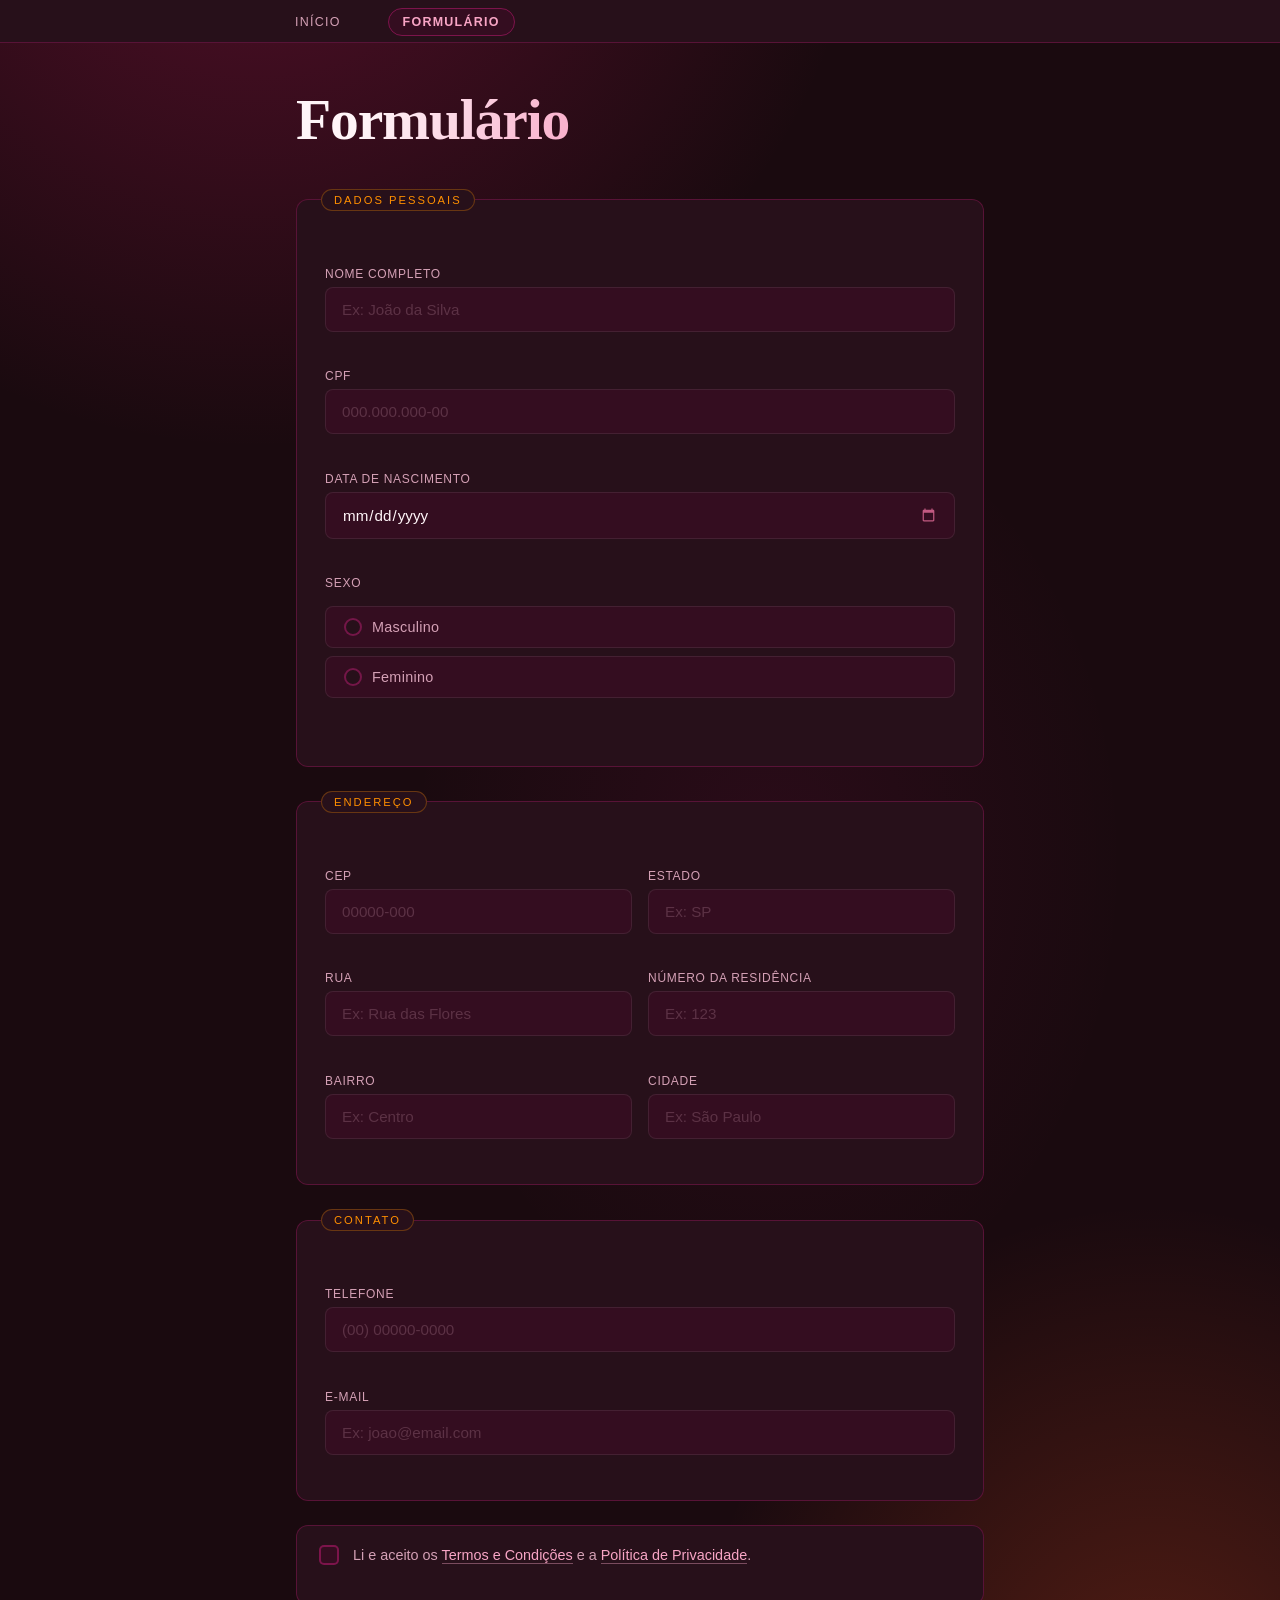
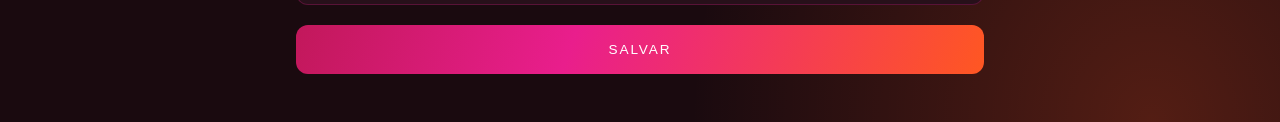
==== commit 8c0388e2: "Site acessivel - atualizado com NAV" ====
--- a/index.html
+++ b/index.html
@@ -7,126 +7,141 @@
     <title>Formulário</title>
   </head>
   <body>
-    <form id="formulario" novalidate>
-      <h1>Formulário</h1>
+    <header>
+      <nav aria-label="Navegação principal">
+        <ul class="nav">
+          <li>
+            <a href="index.html">Início</a>
+          </li>
+          <li>
+            <a href="tabela.html" aria-current="page">Formulário</a>
+          </li>
+        </ul>
+      </nav>
+    </header>
 
-      <fieldset>
-        <legend>Dados Pessoais</legend>
-        <p>
-          <label for="nome">
-            Nome Completo
-            <input type="text" name="nome" id="nome" placeholder="Ex: João da Silva" required>
-            <span class="erro" id="erro-nome"></span>
+    <main>
+      <form id="formulario" novalidate>
+        <h1>Formulário</h1>
+
+        <fieldset>
+          <legend>Dados Pessoais</legend>
+          <p>
+            <label for="nome">
+              Nome Completo
+              <input type="text" name="nome" id="nome" placeholder="Ex: João da Silva" required>
+              <span class="erro" id="erro-nome"></span>
+            </label>
+          </p>
+          <p>
+            <label for="cpf">
+              CPF
+              <input type="text" name="cpf" id="cpf" placeholder="000.000.000-00" maxlength="14" required aria-describedby="cpf-ajuda">
+              <small class="hidden" id="cpf-ajuda">Digite apenas números</small>
+              <span class="erro" id="erro-cpf"></span>
+            </label>
+          </p>
+          <p>
+            <label for="data-de-nascimento">
+              Data de nascimento
+              <input type="date" name="data-de-nascimento" id="data-de-nascimento" required>
+              <span class="erro" id="erro-data-de-nascimento"></span>
+            </label>
+          </p>
+          <p>
+            <fieldset class="radio-fieldset">
+              <legend class="radio-legend">Sexo</legend>
+              <label class="radio-label" for="masculino">
+                <input type="radio" name="sexo" id="masculino" value="masculino" required>
+                <span class="radio-custom" aria-hidden="true"></span>
+                Masculino
+              </label>
+              <label class="radio-label" for="feminino">
+                <input type="radio" name="sexo" id="feminino" value="feminino">
+                <span class="radio-custom" aria-hidden="true"></span>
+                Feminino
+              </label>
+              <span class="erro" id="erro-sexo"></span>
+            </fieldset>
+          </p>
+        </fieldset>
+
+        <fieldset>
+          <legend>Endereço</legend>
+          <p>
+            <label for="cep">
+              CEP
+              <input type="text" name="cep" id="cep" placeholder="00000-000" maxlength="9" required aria-describedby="cep-ajuda">
+              <small class="hidden" id="cep-ajuda">Digite apenas números</small>
+              <span class="erro" id="erro-cep"></span>
+            </label>
+            <label for="estado">
+              Estado
+              <input type="text" name="estado" id="estado" placeholder="Ex: SP" maxlength="2" required>
+              <span class="erro" id="erro-estado"></span>
+            </label>
+          </p>
+          <p>
+            <label for="rua">
+              Rua
+              <input type="text" name="rua" id="rua" placeholder="Ex: Rua das Flores" required>
+              <span class="erro" id="erro-rua"></span>
+            </label>
+            <label for="numero-da-residencia">
+              Número da residência
+              <input type="text" name="numero-da-residencia" id="numero-da-residencia" placeholder="Ex: 123" required>
+              <span class="erro" id="erro-numero-da-residencia"></span>
+            </label>
+          </p>
+          <p>
+            <label for="bairro">
+              Bairro
+              <input type="text" name="bairro" id="bairro" placeholder="Ex: Centro" required>
+              <span class="erro" id="erro-bairro"></span>
+            </label>
+            <label for="cidade">
+              Cidade
+              <input type="text" name="cidade" id="cidade" placeholder="Ex: São Paulo" required>
+              <span class="erro" id="erro-cidade"></span>
+            </label>
+          </p>
+        </fieldset>
+
+        <fieldset>
+          <legend>Contato</legend>
+          <p>
+            <label for="telefone">
+              Telefone
+              <input type="tel" name="telefone" id="telefone" placeholder="(00) 00000-0000" maxlength="15" required aria-describedby="tel-ajuda">
+              <small class="hidden" id="tel-ajuda">Digite apenas números</small>
+              <span class="erro" id="erro-telefone"></span>
+            </label>
+          </p>
+          <p>
+            <label for="email">
+              E-mail
+              <input type="email" name="email" id="email" placeholder="Ex: joao@email.com" required>
+              <span class="erro" id="erro-email"></span>
+            </label>
+          </p>
+        </fieldset>
+
+        <p class="termos-wrapper" id="termos-wrapper">
+          <label class="termos-label" for="termos">
+            <input type="checkbox" name="termos" id="termos" required>
+            <span class="termos-custom" aria-hidden="true"></span>
+            <span class="termos-texto">
+              Li e aceito os <a href="#" class="termos-link">Termos e Condições</a> e a
+              <a href="#" class="termos-link">Política de Privacidade</a>.
+            </span>
           </label>
+          <span class="erro" id="erro-termos"></span>
         </p>
-        <p>
-          <label for="cpf">
-            CPF
-            <input type="text" name="cpf" id="cpf" placeholder="000.000.000-00" maxlength="14" required aria-describedby="cpf-ajuda">
-            <small class="hidden" id="cpf-ajuda">Digite apenas números</small>
-            <span class="erro" id="erro-cpf"></span>
-          </label>
-        </p>
-        <p>
-          <label for="data-de-nascimento">
-            Data de nascimento
-            <input type="date" name="data-de-nascimento" id="data-de-nascimento" required>
-            <span class="erro" id="erro-data-de-nascimento"></span>
-          </label>
-        </p>
-        <p>
-          <fieldset class="radio-fieldset">
-            <legend class="radio-legend">Sexo</legend>
-            <label class="radio-label" for="masculino">
-              <input type="radio" name="sexo" id="masculino" value="masculino" required>
-              <span class="radio-custom" aria-hidden="true"></span>
-              Masculino
-            </label>
-            <label class="radio-label" for="feminino">
-              <input type="radio" name="sexo" id="feminino" value="feminino">
-              <span class="radio-custom" aria-hidden="true"></span>
-              Feminino
-            </label>
-            <span class="erro" id="erro-sexo"></span>
-          </fieldset>
-        </p>
-      </fieldset>
 
-      <fieldset>
-        <legend>Endereço</legend>
-        <p>
-          <label for="cep">
-            CEP
-            <input type="text" name="cep" id="cep" placeholder="00000-000" maxlength="9" required aria-describedby="cep-ajuda">
-            <small class="hidden" id="cep-ajuda">Digite apenas números</small>
-            <span class="erro" id="erro-cep"></span>
-          </label>
-          <label for="estado">
-            Estado
-            <input type="text" name="estado" id="estado" placeholder="Ex: SP" maxlength="2" required>
-            <span class="erro" id="erro-estado"></span>
-          </label>
-        </p>
-        <p>
-          <label for="rua">
-            Rua
-            <input type="text" name="rua" id="rua" placeholder="Ex: Rua das Flores" required>
-            <span class="erro" id="erro-rua"></span>
-          </label>
-          <label for="numero-da-residencia">
-            Número da residência
-            <input type="text" name="numero-da-residencia" id="numero-da-residencia" placeholder="Ex: 123" required>
-            <span class="erro" id="erro-numero-da-residencia"></span>
-          </label>
-        </p>
-        <p>
-          <label for="bairro">
-            Bairro
-            <input type="text" name="bairro" id="bairro" placeholder="Ex: Centro" required>
-            <span class="erro" id="erro-bairro"></span>
-          </label>
-          <label for="cidade">
-            Cidade
-            <input type="text" name="cidade" id="cidade" placeholder="Ex: São Paulo" required>
-            <span class="erro" id="erro-cidade"></span>
-          </label>
-        </p>
-      </fieldset>
-
-      <fieldset>
-        <legend>Contato</legend>
-        <p>
-          <label for="telefone">
-            Telefone
-            <input type="tel" name="telefone" id="telefone" placeholder="(00) 00000-0000" maxlength="15" required aria-describedby="tel-ajuda">
-            <small class="hidden" id="tel-ajuda">Digite apenas números</small>
-            <span class="erro" id="erro-telefone"></span>
-          </label>
-        </p>
-        <p>
-          <label for="email">
-            E-mail
-            <input type="email" name="email" id="email" placeholder="Ex: joao@email.com" required>
-            <span class="erro" id="erro-email"></span>
-          </label>
-        </p>
-      </fieldset>
-
-      <p class="termos-wrapper" id="termos-wrapper">
-        <label class="termos-label" for="termos">
-          <input type="checkbox" name="termos" id="termos" required>
-          <span class="termos-custom" aria-hidden="true"></span>
-          <span class="termos-texto">
-            Li e aceito os <a href="#" class="termos-link">Termos e Condições</a> e a
-            <a href="#" class="termos-link">Política de Privacidade</a>.
-          </span>
-        </label>
-        <span class="erro" id="erro-termos"></span>
-      </p>
-
-      <button type="submit" class="btn-submit"><span>Salvar</span></button>
-    </form>
+        <button type="submit" class="btn-submit"><span>Salvar</span></button>
+      </form>
+    </main>
 
     <script src="script.js"></script>
   </body>
-</html>
+</html>
--- a/styles.css
+++ b/styles.css
@@ -25,6 +25,7 @@
 
 .hidden { display: none; }
 
+/* ── Body ── */
 body {
   min-height: 100vh;
   background-color: var(--bg);
@@ -34,15 +35,61 @@
     radial-gradient(ellipse 40% 40% at 60% 50%, rgba(233, 30, 140, 0.08) 0%, transparent 70%);
   font-family: 'DM Sans', sans-serif;
   display: flex;
-  align-items: center;
-  justify-content: center;
-  padding: 48px 16px;
-}
-
-form {
+  flex-direction: column;
+  align-items: stretch;
+  padding: 0;
+  margin: 0;
+}
+
+/* ── Header / Nav ── */
+header {
   width: 100%;
-  max-width: 680px;
-  animation: fadeUp 0.7s ease both;
+  background: var(--surface);
+  border-bottom: 1px solid var(--border);
+  margin: 0;
+}
+
+.nav {
+  list-style: none;
+  display: flex;
+  gap: 2rem;
+  padding: 0.75rem 0;
+  width: 100%;
+  max-width: 720px;
+  margin: 0 auto;
+}
+.nav a {
+  color: var(--text-muted);
+  text-decoration: none;
+  font-size: 0.78rem;
+  font-weight: 500;
+  letter-spacing: 0.1em;
+  text-transform: uppercase;
+  padding: 6px 14px;
+  border-radius: 20px;
+  border: 1px solid transparent;
+  transition: color var(--transition), border-color var(--transition), background var(--transition);
+}
+
+.nav a:hover {
+  color: var(--pink-light);
+  border-color: var(--border);
+  background: var(--surface-2);
+}
+
+.nav a[aria-current="page"] {
+  color: var(--pink-light);
+  border-color: rgba(233, 30, 140, 0.4);
+  background: var(--surface-2);
+  font-weight: 600;
+}
+
+/* ── Layout principal ── */
+main {
+  width: 100%;
+  max-width: 720px;
+  margin: 48px auto;
+  padding: 0 16px;
 }
 
 @keyframes fadeUp {
@@ -50,6 +97,7 @@
   to   { opacity: 1; transform: translateY(0); }
 }
 
+/* ── Título ── */
 h1 {
   font-family: 'Playfair Display', serif;
   font-size: clamp(2.4rem, 6vw, 3.6rem);
@@ -61,6 +109,7 @@
   -webkit-background-clip: text;
   -webkit-text-fill-color: transparent;
   background-clip: text;
+  animation: fadeUp 0.7s ease both;
 }
 
 /* ── Fieldsets principais ── */
@@ -260,7 +309,6 @@
   color: var(--text);
 }
 
-/* Radio nativo escondido mas acessível */
 .radio-label input[type="radio"] {
   position: absolute;
   opacity: 0;
@@ -268,7 +316,6 @@
   height: 0;
 }
 
-/* Bolinha customizada */
 .radio-custom {
   width: 18px;
   height: 18px;
@@ -320,7 +367,7 @@
   border-color: rgba(255, 107, 107, 0.4);
 }
 
-/* ── Termos (usando <p> como wrapper semântico) ── */
+/* ── Termos ── */
 p.termos-wrapper {
   display: flex;
   flex-direction: column;
@@ -359,7 +406,6 @@
 
 .termos-label:focus-within { color: var(--text-muted); }
 
-/* Checkbox nativo escondido mas acessível */
 .termos-label input[type="checkbox"] {
   position: absolute;
   opacity: 0;
@@ -367,7 +413,6 @@
   height: 0;
 }
 
-/* Quadradinho customizado */
 .termos-custom {
   width: 20px;
   height: 20px;
@@ -468,15 +513,9 @@
   z-index: 1;
 }
 
-@media (max-width: 460px) {
-  fieldset { padding: 28px 18px 22px; }
-  h1 { margin-bottom: 28px; }
-}
-
 /* ── Tabela ── */
 table {
   width: 100%;
-  max-width: 720px;
   border-collapse: collapse;
   background: var(--surface);
   border: 1px solid var(--border);
@@ -485,7 +524,6 @@
   animation: fadeUp 0.7s ease both;
 }
 
-/* Caption */
 caption {
   caption-side: top;
   text-align: left;
@@ -495,7 +533,6 @@
   color: var(--text-muted);
 }
 
-/* Cabeçalho */
 thead {
   background: linear-gradient(90deg, var(--pink-deep), var(--orange-hot));
 }
@@ -509,7 +546,6 @@
   text-align: left;
 }
 
-/* Linhas */
 tbody tr {
   border-top: 1px solid var(--border);
   transition: background var(--transition);
@@ -523,33 +559,33 @@
   background: rgba(233, 30, 140, 0.08);
 }
 
-/* Células */
 td, th[scope="row"] {
   padding: 14px 16px;
   font-size: 0.9rem;
   color: var(--text);
 }
 
-/* Nome do filme destacado */
 th[scope="row"] {
   color: var(--pink-light);
   font-weight: 500;
 }
 
-/* Valores */
 td {
   color: var(--text-muted);
 }
 
-/* Responsividade */
+/* ── Texto auxiliar ── */
+.hint {
+  margin-top: 16px;
+  font-size: 0.8rem;
+  color: var(--text-muted);
+}
+
+/* ── Responsividade ── */
 @media (max-width: 600px) {
-  table {
-    font-size: 0.85rem;
-  }
-
-  thead {
-    display: none;
-  }
+  table { font-size: 0.85rem; }
+
+  thead { display: none; }
 
   tbody tr {
     display: block;
@@ -575,9 +611,7 @@
   }
 }
 
-/* Texto auxiliar */
-.hint {
-  margin-top: 16px;
-  font-size: 0.8rem;
-  color: var(--text-muted);
+@media (max-width: 460px) {
+  fieldset { padding: 28px 18px 22px; }
+  h1 { margin-bottom: 28px; }
 }
